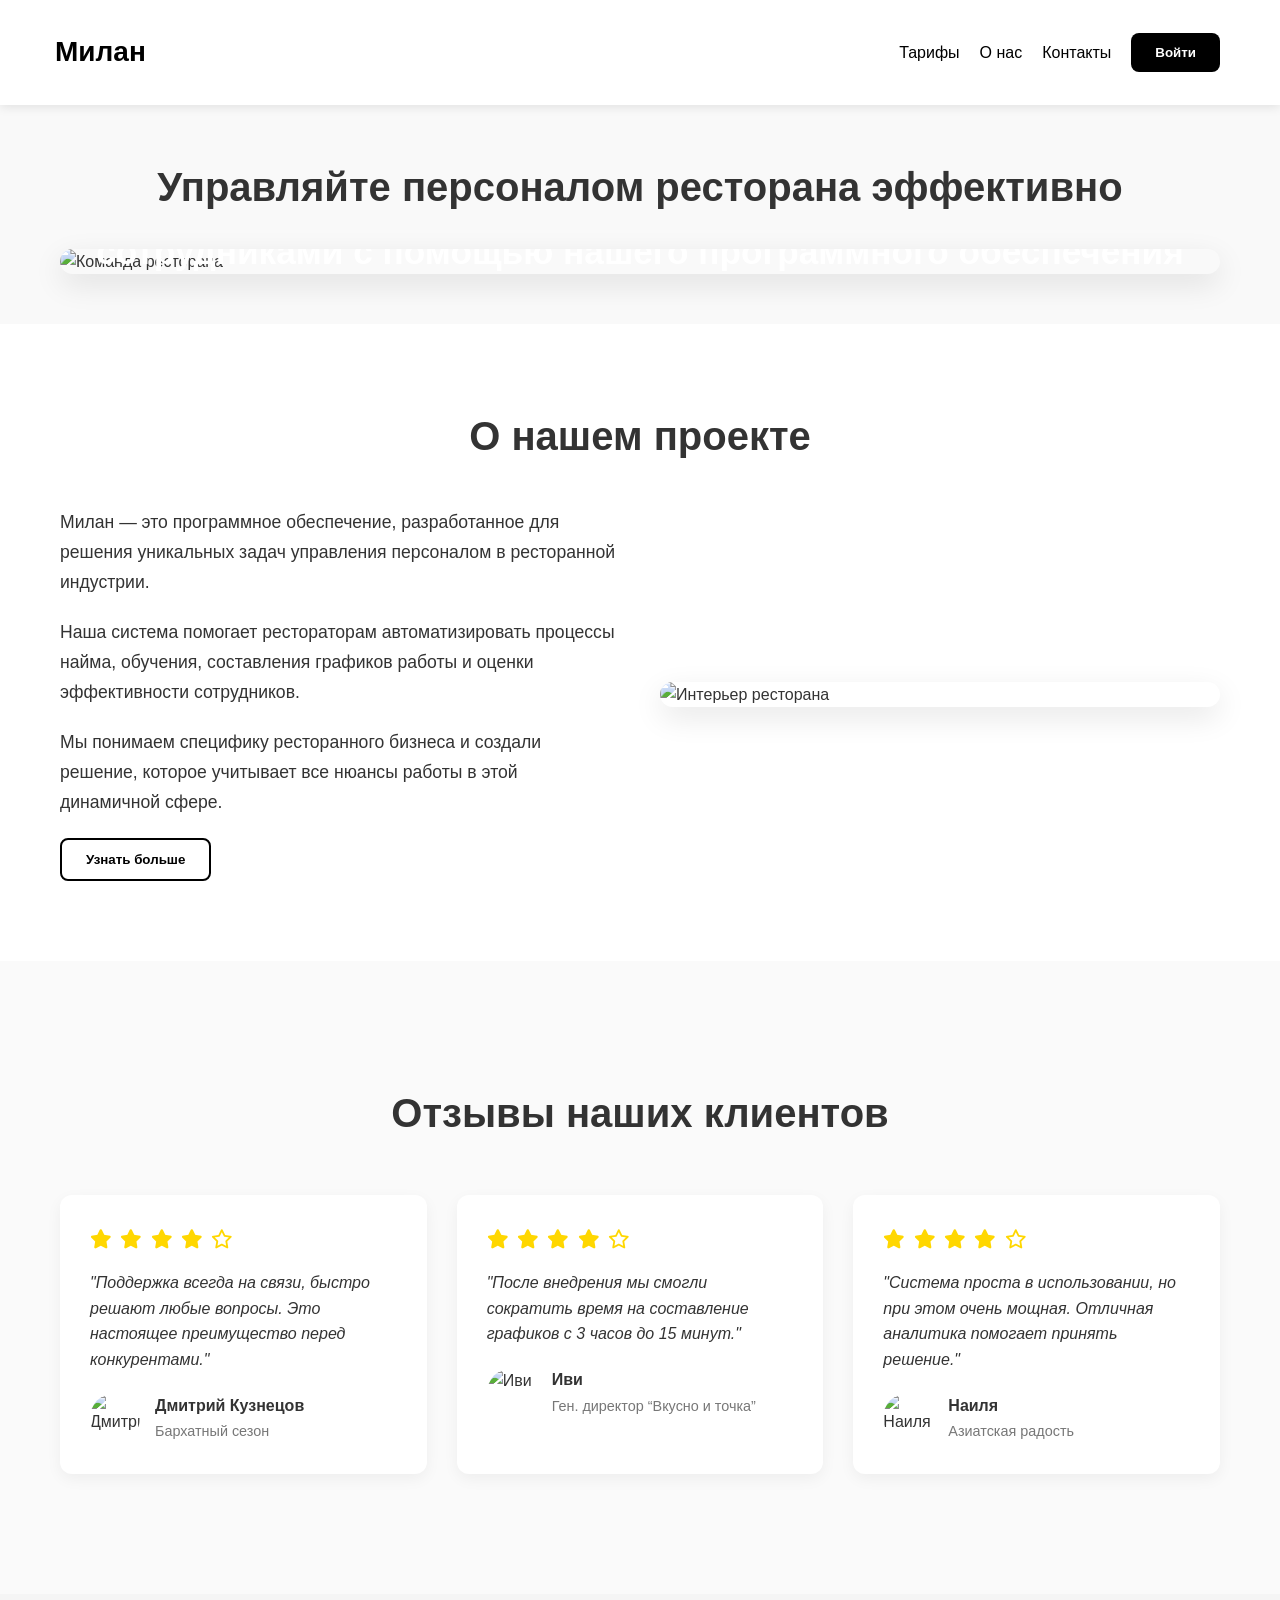
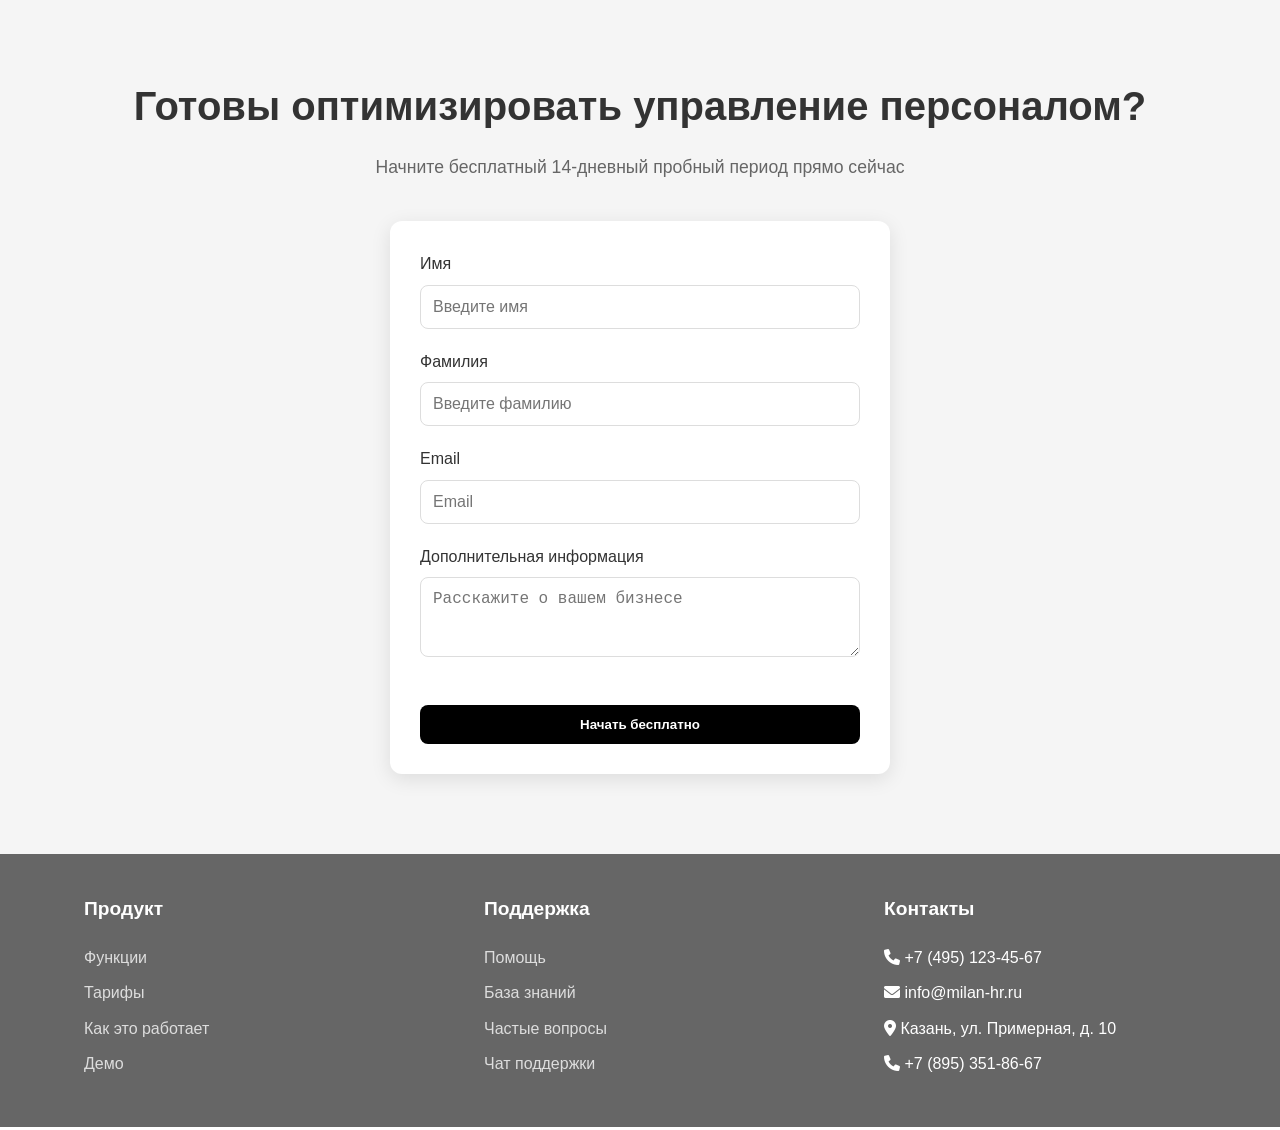
==== сайт/index.html @ 68971310 "заливка сайта" ====
<!DOCTYPE html>
<html lang="ru">
<head>
    <meta charset="UTF-8">
    <meta name="viewport" content="width=device-width, initial-scale=1.0">
    <title>Милан — Управление персоналом ресторана</title>
    <link rel="stylesheet" href="style.css">
    <link rel="stylesheet" href="https://cdnjs.cloudflare.com/ajax/libs/font-awesome/6.0.0/css/all.min.css">
</head>
<body>
    <header class="header">
        <div class="container header-content">
            <div class="logo">Милан</div>
            <nav class="nav">
                <a href="#tariffs">Тарифы</a>
                <a href="about.html">О нас</a>
                <a href="contact.html">Контакты</a>
                <button class="btn btn-primary">Войти</button>
            </nav>
        </div>
    </header>

    <section class="hero">
        <div class="container hero-content">
            <h1>Управляйте персоналом ресторана эффективно</h1>
            <div class="hero-image">
                <img src="https://tse1.mm.bing.net/th/id/OIP.nuCsu3J28LmnQgnCuB94vQHaEJ?w=643&h=360&rs=1&pid=ImgDetMain&o=7&rm=3" alt="Команда ресторана">
                <div class="hero-text">
                    <p>Автоматизируйте процессы найма, обучения и управления сотрудниками с помощью нашего программного обеспечения</p>
                    <button class="btn btn-secondary">Начать бесплатно</button>
                </div>
            </div>
        </div>
    </section>

    <section id="about" class="about">
        <div class="container about-content">
            <h2>О нашем проекте</h2>
            <div class="about-flex">
                <div class="about-text">
                    <p>Милан — это программное обеспечение, разработанное для решения уникальных
                        задач управления персоналом в ресторанной индустрии.</p>
                    <p>Наша система помогает рестораторам автоматизировать процессы найма, обучения,
                        составления графиков работы и оценки эффективности сотрудников.</p>
                    <p>Мы понимаем специфику ресторанного бизнеса и создали решение, которое учитывает 
                        все нюансы работы в этой динамичной сфере.</p>
                    <button class="btn btn-outline">Узнать больше</button>
                </div>
                <div class="about-image">
                    <img src="https://roomester.ru/wp-content/uploads/2019/06/dizajn-restorana1.jpg" alt="Интерьер ресторана">
                </div>
            </div>
        </div>
    </section>

    <section class="testimonials">
        <div class="container testimonials-content">
            <h2>Отзывы наших клиентов</h2>
            <div class="testimonials-grid">
                <div class="testimonial-card">
                    <div class="stars">
                        <i class="fas fa-star"></i>
                        <i class="fas fa-star"></i>
                        <i class="fas fa-star"></i>
                        <i class="fas fa-star"></i>
                        <i class="far fa-star"></i>
                    </div>
                    <p>"Поддержка всегда на связи, быстро решают любые вопросы. Это настоящее преимущество перед конкурентами."</p>
                    <div class="author">
                        <img src="https://via.placeholder.com/50?text=ДК" alt="Дмитрий Кузнецов">
                        <div>
                            <strong>Дмитрий Кузнецов</strong>
                            <span>Бархатный сезон</span>
                        </div>
                    </div>
                </div>
                <div class="testimonial-card">
                    <div class="stars">
                        <i class="fas fa-star"></i>
                        <i class="fas fa-star"></i>
                        <i class="fas fa-star"></i>
                        <i class="fas fa-star"></i>
                        <i class="far fa-star"></i>
                    </div>
                    <p>"После внедрения мы смогли сократить время на составление графиков с 3 часов до 15 минут."</p>
                    <div class="author">
                        <img src="https://via.placeholder.com/50?text=И" alt="Иви">
                        <div>
                            <strong>Иви</strong>
                            <span>Ген. директор “Вкусно и точка”</span>
                        </div>
                    </div>
                </div>
                <div class="testimonial-card">
                    <div class="stars">
                        <i class="fas fa-star"></i>
                        <i class="fas fa-star"></i>
                        <i class="fas fa-star"></i>
                        <i class="fas fa-star"></i>
                        <i class="far fa-star"></i>
                    </div>
                    <p>"Система проста в использовании, но при этом очень мощная. Отличная аналитика помогает принять решение."</p>
                    <div class="author">
                        <img src="https://via.placeholder.com/50?text=Н" alt="Наиля">
                        <div>
                            <strong>Наиля</strong>
                            <span>Азиатская радость</span>
                        </div>
                    </div>
                </div>
            </div>
        </div>
    </section>

    <section class="cta">
        <div class="container cta-content">
            <h2>Готовы оптимизировать управление персоналом?</h2>
            <p>Начните бесплатный 14-дневный пробный период прямо сейчас</p>
            <form class="cta-form">
                <div class="form-group">
                    <label for="name">Имя</label>
                    <input type="text" id="name" placeholder="Введите имя" required>
                </div>
                <div class="form-group">
                    <label for="surname">Фамилия</label>
                    <input type="text" id="surname" placeholder="Введите фамилию" required>
                </div>
                <div class="form-group">
                    <label for="email">Email</label>
                    <input type="email" id="email" placeholder="Email" required>
                </div>
                <div class="form-group">
                    <label for="info">Дополнительная информация</label>
                    <textarea id="info" rows="3" placeholder="Расскажите о вашем бизнесе"></textarea>
                </div>
                <button type="submit" class="btn btn-primary">Начать бесплатно</button>
            </form>
        </div>
    </section>

    <footer id="contacts" class="footer">
        <div class="container footer-content">
            <div class="footer-links">
                <div class="footer-column">
                    <h4>Продукт</h4>
                    <ul>
                        <li><a href="#">Функции</a></li>
                        <li><a href="#tariffs">Тарифы</a></li>
                        <li><a href="#">Как это работает</a></li>
                        <li><a href="#">Демо</a></li>
                    </ul>
                </div>
                <div class="footer-column">
                    <h4>Поддержка</h4>
                    <ul>
                        <li><a href="#">Помощь</a></li>
                        <li><a href="#">База знаний</a></li>
                        <li><a href="#">Частые вопросы</a></li>
                        <li><a href="#">Чат поддержки</a></li>
                    </ul>
                </div>
                <div class="footer-column">
                    <h4>Контакты</h4>
                    <ul>
                        <li><i class="fas fa-phone"></i> +7 (495) 123-45-67</li>
                        <li><i class="fas fa-envelope"></i> info@milan-hr.ru</li>
                        <li><i class="fas fa-map-marker-alt"></i> Казань, ул. Примерная, д. 10</li>
                        <li><i class="fas fa-phone"></i> +7 (895) 351-86-67</li>
                    </ul>
                </div>
            </div>
        </div>
    </footer>

</body>
</html>
---- сайт/style.css ----
* {
  margin: 0;
  padding: 0;
  box-sizing: border-box;
}

body {
  font-family: -apple-system, BlinkMacSystemFont, 'Segoe UI', Roboto, sans-serif;
  line-height: 1.6;
  color: #333;
  background: #fff;
}

.container {
  max-width: 1200px;
  margin: 0 auto;
  padding: 0 20px;
}

/* === Кнопки === */
.btn {
  display: inline-block;
  padding: 12px 24px;
  border: none;
  border-radius: 8px;
  background: #000;
  color: #fff;
  font-weight: 600;
  text-decoration: none;
  cursor: pointer;
  text-align: center;
}

.btn-secondary {
  padding: 0.8rem 2rem;
}

.btn-outline {
  background: #fff;
  color: #000;
  border: 2px solid #000;
}


.btn:hover {
  background-color: #4e4e4e;
  color: #fff;
}

.btn-secondary:hover {
  background: #fff;
  color: #000;
}

.btn-outline:hover {
  background: #000;
  color: #fff;
}

/*  Навигация  */
.header {
  background: #fff;
  box-shadow: 0 2px 10px rgba(0, 0, 0, 0.1);
  position: sticky;
  top: 0;
  z-index: 100;
}

.header-content {
  display: flex;
  justify-content: space-between;
  align-items: center;
  padding: 15px 0;
}

.logo {
  font-size: 28px;
  font-weight: bold;
  color: #000;
  padding: 15px 15px;
}

.nav {
  display: flex;
  gap: 20px;
  align-items: center;
}

.nav a {
  text-decoration: none;
  color: #000;
  font-weight: 500;
  transition: color 0.3s;
}

.nav a:hover {
  color: #555;
}

/* === Hero === */
.hero {
  padding: 50px 0;
  background: #f9f9f9;
}

.hero-content h1 {
  font-size: 2.5rem;
  margin-bottom: 30px;
  text-align: center;
}

.hero-image {
  position: relative;
  border-radius: 16px;
  overflow: hidden;
  box-shadow: 0 10px 30px rgba(0, 0, 0, 0.1);
}

.hero-image img {
  width: 100%;
  display: block;
}

.hero-text {
  position: absolute;
  inset: 0;
  display: flex;
  flex-direction: column;
  justify-content: center;
  align-items: center;
  text-align: center;
  color: white;
  padding: 0 20px;
  z-index: 2;
}

.hero-text p {
  font-size: clamp(1.2rem, 4vw, 2.2rem);
  margin-bottom: 24px;
  line-height: 1.3;
  font-weight: 600;
}

.hero-text .btn {
  z-index: 3;
}

/* === О нас === */
.about {
  padding: 80px 0;
}

h2 {
  font-size: 2.5rem;
  text-align: center;
  margin-bottom: 40px;
}

.about-content h2 {
  margin-bottom: 40px;
}

.about-flex {
  display: flex;
  gap: 40px;
  align-items: center;
}

.about-text {
  flex: 1;
  font-size: 1.1rem;
  line-height: 1.7;
}

.about-text p {
  margin-bottom: 20px;
}

.about-image {
  flex: 1;
  border-radius: 16px;
  overflow: hidden;
  box-shadow: 0 10px 30px rgba(0, 0, 0, 0.1);
}

.about-image img {
  width: 100%;
  display: block;
}
/* === Отзывы === */
.testimonials-grid {
  display: grid;
  grid-template-columns: repeat(auto-fit, minmax(300px, 1fr));
  gap: 30px;
}

.testimonial-card {
  background: #fff;
  padding: 30px;
  border-radius: 12px;
  box-shadow: 0 5px 15px rgba(0, 0, 0, 0.05);
}

.stars {
  color: #ffd700;
  margin-bottom: 15px;
  font-size: 1.2rem;
}

.stars i {
  margin-right: 3px;
}

.testimonial-card p {
  margin-bottom: 20px;
  font-style: italic;
}

.author {
  display: flex;
  align-items: center;
  gap: 15px;
}

.author img {
  width: 50px;
  height: 50px;
  border-radius: 50%;
  object-fit: cover;
}

.author strong {
  display: block;
  font-weight: 600;
}

.author span {
  font-size: 0.9rem;
  color: #777;
}


/* === Отзывы === */
.testimonials-grid {
  display: grid;
  grid-template-columns: repeat(auto-fit, minmax(300px, 1fr));
  gap: 30px;
}

.testimonial-card {
  background: #fff;
  padding: 30px;
  border-radius: 12px;
  box-shadow: 0 5px 15px rgba(0, 0, 0, 0.05);
}

.stars {
  color: #ffd700;
  margin-bottom: 15px;
  font-size: 1.2rem;
}

.stars i {
  margin-right: 3px;
}

.testimonial-card p {
  margin-bottom: 20px;
  font-style: italic;
}

.author {
  display: flex;
  align-items: center;
  gap: 15px;
}

.author img {
  width: 50px;
  height: 50px;
  border-radius: 50%;
  object-fit: cover;
}
.testimonials {
  padding: 120px 0; 
  background-color: #fafafa; 
}

.testimonials-content h2 {
  font-size: 2.5rem;
  text-align: center;
  margin-bottom: 50px; }
.author strong {
  display: block;
  font-weight: 600;
}

.author span {
  font-size: 0.9rem;
  color: #777;
}
/* === Футер === */
.footer {
  background: #666;
  color: #fff;
  padding: 40px 0;
}

.footer-content {
  display: flex;
  flex-wrap: wrap;
  gap: 40px;
}

.footer-links {
  display: flex;
  gap: 40px;
  flex: 1;
}

.footer-column h4 {
  margin-bottom: 20px;
  font-size: 1.2rem;
}

.footer-column ul {
  list-style: none;
}

.footer-column li {
  margin: 10px 0;
}

.footer-column a {
  color: #ddd;
  text-decoration: none;
  transition: color 0.3s;
}

.footer-column a:hover {
  color: #fff;
}
.footer-column {
  padding-left: 20px; 
}

.footer-column {
  flex: 1;
  min-width: 200px; 
  padding-left: 24px;
}
/* === CTA === */
.cta {
  padding: 80px 0;
  background: #f5f5f5;
}

.cta-content h2 {
  font-size: 2.5rem;
  text-align: center;
  margin-bottom: 15px;
}

.cta-content p {
  font-size: 1.1rem;
  margin-bottom: 40px;
  color: #666;
  text-align: center;
}

.cta-form {
  max-width: 500px;
  margin: 0 auto;
  background: #fff;
  padding: 30px;
  border-radius: 12px;
  box-shadow: 0 5px 20px rgba(0, 0, 0, 0.1);
}

.form-group {
  margin-bottom: 20px;
  text-align: left;
}

.form-group label {
  display: block;
  margin-bottom: 8px;
  font-weight: 500;
}

.form-group :is(input, textarea) {
  width: 100%;
  padding: 12px;
  border: 1px solid #ddd;
  border-radius: 8px;
  font-size: 1rem;
  transition: border-color 0.3s;
}

.form-group :is(input, textarea):focus {
  outline: none;
  border-color: #000;
}

.cta-form button {
  width: 100%;
  margin-top: 20px;
}


@media (min-width: 1199px) {
  .nav .btn-primary {
    margin-right: 20px;
  }
}

@media (max-width: 1199px) {
  .container {
    max-width: 1000px;
    padding: 0 15px;
  }

  .hero-content h1 {
    font-size: 2.2rem;
  }

  .about-flex {
    gap: 30px;
  }

  .cta-form {
    max-width: 450px;
  }
}

@media (max-width: 991px) {
  .container {
    max-width: 800px;
  }

  .header-content {
    flex-direction: column;
    gap: 15px;
  }

  .nav {
    justify-content: center;
    flex-wrap: wrap;
    gap: 10px;
  }

  .hero-content h1 {
    font-size: 2rem;
  }

  .about-flex {
    flex-direction: column;
    gap: 20px;
  }

  .cta-content h2 {
    font-size: 2rem;
  }

  .cta-form {
    max-width: 400px;
    padding: 25px;
  }
}

@media (max-width: 768px) {
  .container {
    max-width: 600px;
    padding: 10px 10px;
  }

  .logo {
    font-size: 24px;
  }

  .nav a {
    font-size: 0.95rem;
  }

  .hero-content h1 {
    font-size: 1.8rem;
  }

  .hero-text p {
    font-size: 1.4rem;
  }

  .cta-content h2 {
    font-size: 1.8rem;
  }

  .cta-form {
    max-width: 100%;
    padding: 20px;
  }

  .form-group input,
  .form-group textarea {
    padding: 10px;
    font-size: 0.95rem;
  }
}

@media (max-width: 576px) {
  .container {
    max-width: 480px;
  }

  .header-content {
    padding: 10px 0;
  }

  .nav {
    gap: 8px;
  }

  .hero-content h1 {
    font-size: 1.6rem;
    margin-bottom: 20px;
  }

  .hero-text p {
    font-size: 1.2rem;
    margin-bottom: 15px;
  }

  .cta-content h2 {
    font-size: 1.6rem;
  }

  .cta-content p {
    font-size: 1rem;
  }
}

@media (max-width: 460px) {
  .container {
    max-width: 400px;
  }

  .logo {
    font-size: 22px;
  }

  .hero-content h1 {
    font-size: 1.5rem;
  }

  .hero-text p {
    font-size: 1.1rem;
  }

  .cta-content h2 {
    font-size: 1.5rem;
  }

  .form-group label {
    font-size: 0.9rem;
  }

  .form-group input,
  .form-group textarea {
    font-size: 0.9rem;
  }
}

@media (max-width: 413px) {
  .container {
    max-width: 360px;
    padding: 0 8px;
  }

  .hero-content h1 {
    font-size: 1.4rem;
  }

  .hero-text p {
    font-size: 1rem;
    line-height: 1.4;
  }

  .cta-content h2 {
    font-size: 1.4rem;
  }

  .cta-content p {
    font-size: 0.95rem;
  }

  .btn {
    padding: 10px 16px;
    font-size: 0.9rem;
  }
}

@media (max-width: 374px) {
  .container {
    max-width: 320px;
    padding: 5px 5px;
  }

  .logo {
    font-size: 20px;
  }

  .nav a {
    font-size: 0.85rem;
    padding: 5px 8px;
  }

  .hero-content h1 {
    font-size: 1.3rem;
    margin-bottom: 15px;
  }

  .hero-text p {
    font-size: 0.95rem;
    margin-bottom: 10px;
  }

  .cta-content h2 {
    font-size: 1.3rem;
  }

  .cta-content p {
    font-size: 0.9rem;
  }

  .form-group input,
  .form-group textarea {
    padding: 8px;
    font-size: 0.85rem;
  }

  .btn {
    padding: 8px 12px;
    font-size: 0.85rem;
  }
}
@media (max-width: 991px) {
  .footer-content {
    flex-direction: column;
    align-items: flex-start;
  }

  .footer-links {
    flex-direction: column;
    gap: 20px;
  }

  .footer-column {
    min-width: unset;
    width: 100%;
    padding-left: 10px;
  }

  .footer-column:not(:first-child) {
    margin-top: 30px;
  }
}

@media (max-width: 576px) {
  .footer {
    padding: 30px 0;
  }

  .footer-column h4 {
    font-size: 1.1rem;
  }

  .footer-column li {
    margin: 8px 0;
  }

  .footer-column a {
    font-size: 0.95rem;
  }
}
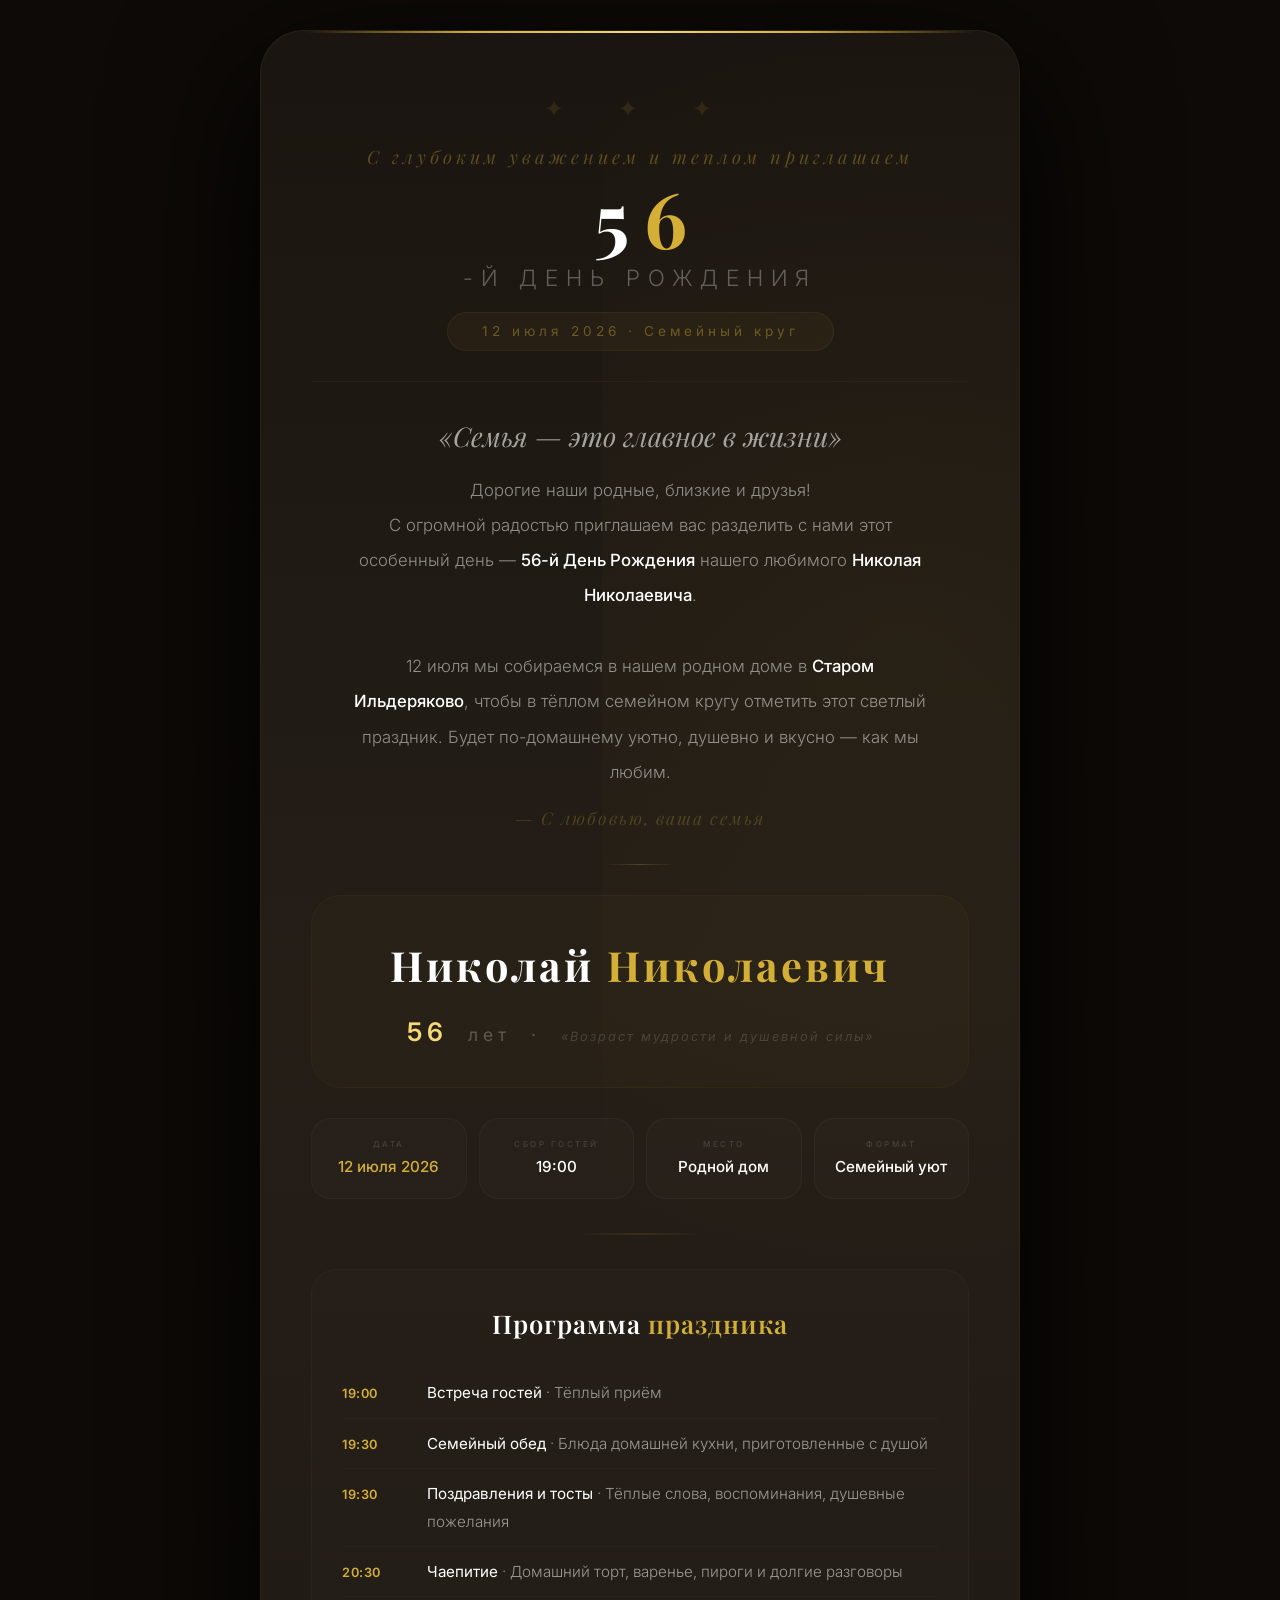
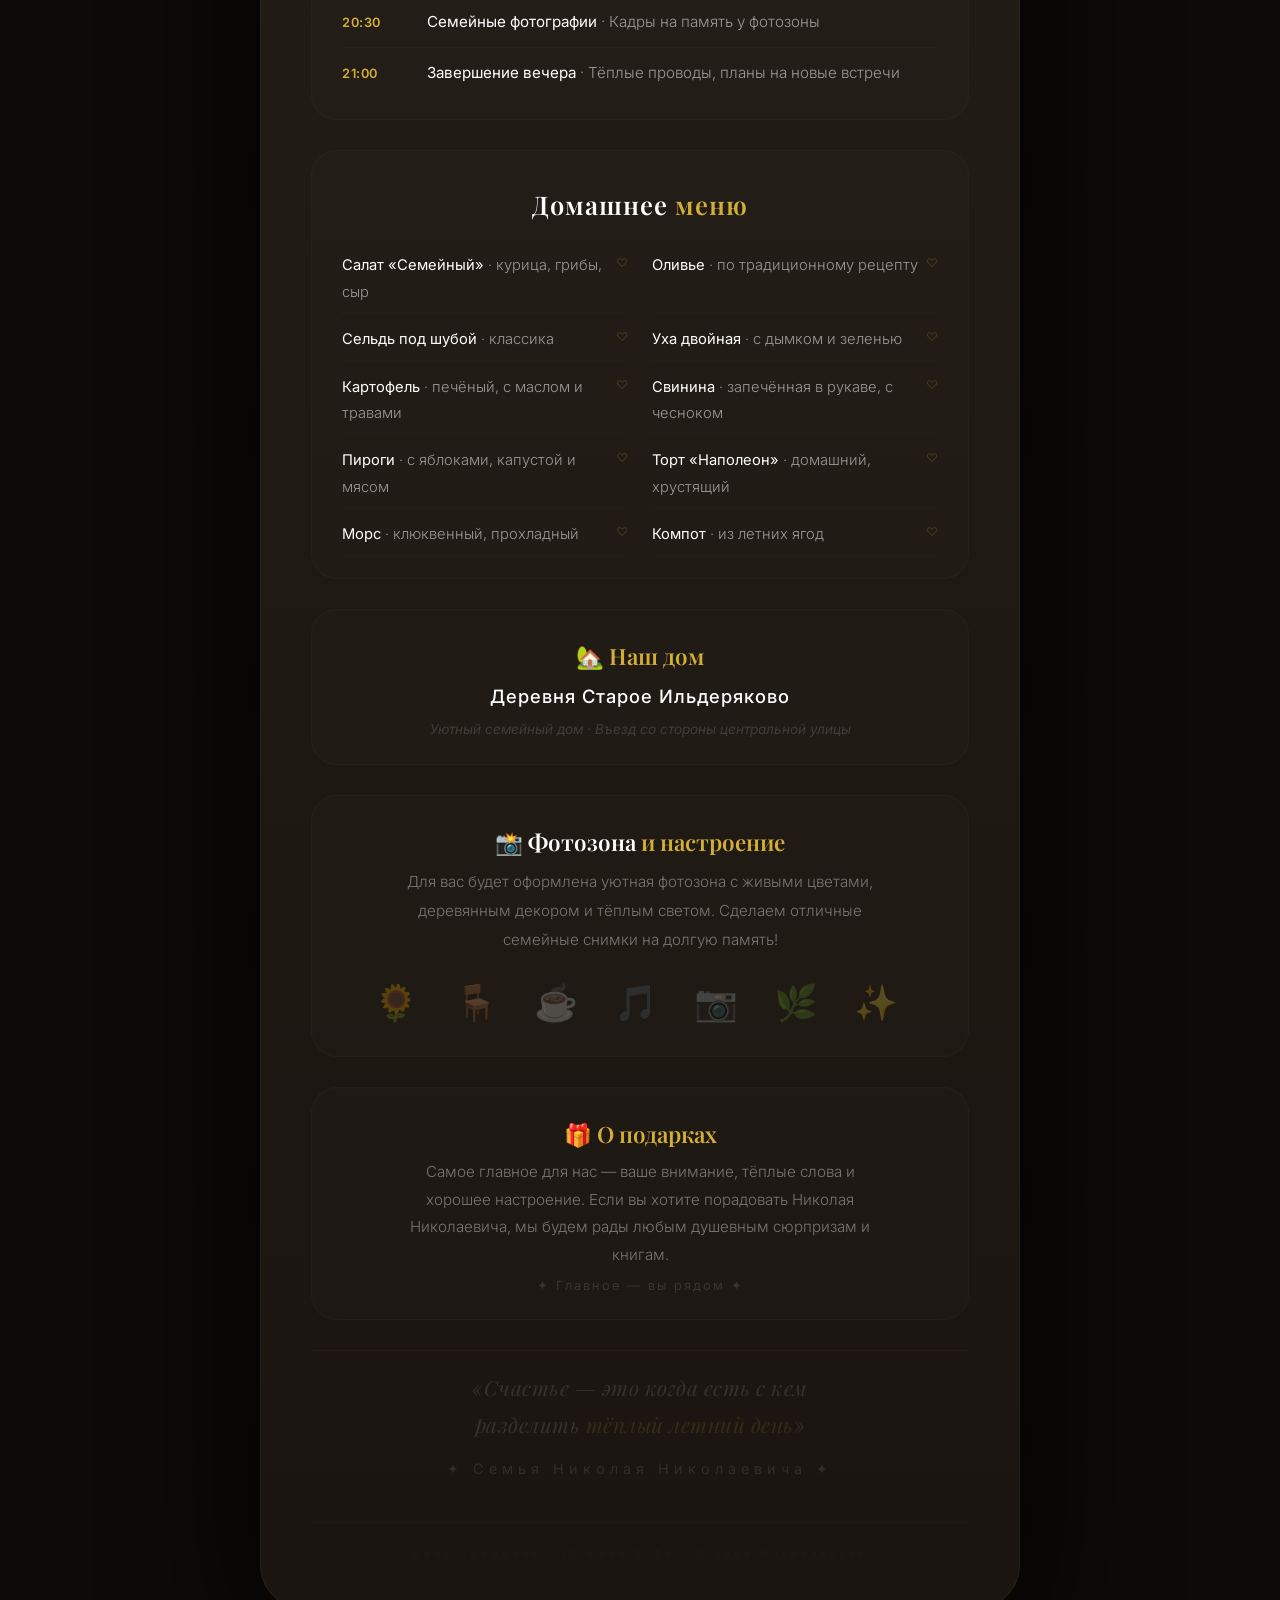
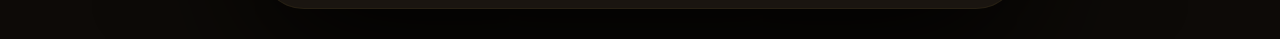
==== commit 8dcc57cd: "Update index.html" ====
--- a/сайт/index.html
+++ b/сайт/index.html
@@ -1,176 +1,757 @@
 <!DOCTYPE html>
 <html lang="ru">
 <head>
-    <meta charset="UTF-8">
-    <meta name="viewport" content="width=device-width, initial-scale=1.0">
-    <title>Милан — Управление персоналом ресторана</title>
-    <link rel="stylesheet" href="style.css">
-    <link rel="stylesheet" href="https://cdnjs.cloudflare.com/ajax/libs/font-awesome/6.0.0/css/all.min.css">
+    <meta charset="UTF-8" />
+    <meta name="viewport" content="width=device-width, initial-scale=1.0"/>
+    <title>Приглашение на 56-летие · Николай Николаевич</title>
+    <link href="https://fonts.googleapis.com/css2?family=Playfair+Display:ital,wght@0,400;0,600;0,700;1,400;1,500&family=Inter:wght@300;400;500;600;700&display=swap" rel="stylesheet"/>
+    <style>
+        * {
+            margin: 0;
+            padding: 0;
+            box-sizing: border-box;
+        }
+
+        body {
+            font-family: 'Inter', sans-serif;
+            background: #0d0a07;
+            color: #e8e0d8;
+            line-height: 1.8;
+            display: flex;
+            justify-content: center;
+            padding: 30px 16px;
+            min-height: 100vh;
+        }
+
+        .container {
+            max-width: 760px;
+            width: 100%;
+            background: linear-gradient(180deg, #1a1510 0%, #241e17 30%, #1a1510 100%);
+            border-radius: 44px;
+            padding: 56px 50px 46px;
+            border: 1px solid rgba(212, 175, 55, 0.07);
+            box-shadow: 0 40px 140px rgba(0, 0, 0, 0.95);
+            position: relative;
+            overflow: hidden;
+        }
+
+        .container::before {
+            content: '';
+            position: absolute;
+            top: 0;
+            left: 6%;
+            right: 6%;
+            height: 2px;
+            background: linear-gradient(90deg, transparent, #d4af37, #f5d97a, #d4af37, transparent);
+        }
+
+        .container::after {
+            content: '';
+            position: absolute;
+            top: -8%;
+            right: -25%;
+            width: 80%;
+            height: 55%;
+            background: radial-gradient(circle, rgba(212, 175, 55, 0.04), transparent 70%);
+            pointer-events: none;
+        }
+
+        .gold { color: #d4af37; }
+        .gold-light { color: #f5d97a; }
+        .muted { color: rgba(255, 255, 255, 0.25); }
+        .text-center { text-align: center; }
+        .relative { position: relative; z-index: 1; }
+
+        .divider {
+            width: 70px;
+            height: 1px;
+            background: linear-gradient(90deg, transparent, rgba(212, 175, 55, 0.25), transparent);
+            margin: 30px auto;
+        }
+
+        .divider-thick {
+            width: 120px;
+            height: 2px;
+            background: linear-gradient(90deg, transparent, rgba(212, 175, 55, 0.12), transparent);
+            margin: 34px auto;
+        }
+
+        /* ===== ШАПКА ===== */
+        .header {
+            text-align: center;
+            position: relative;
+            z-index: 1;
+            padding-bottom: 30px;
+            border-bottom: 1px solid rgba(212, 175, 55, 0.05);
+            margin-bottom: 30px;
+        }
+
+        .header .ornament {
+            font-size: 1.5rem;
+            letter-spacing: 24px;
+            color: rgba(212, 175, 55, 0.12);
+            margin-bottom: 10px;
+        }
+
+        .header .pre-title {
+            font-family: 'Playfair Display', serif;
+            font-style: italic;
+            font-size: 1.15rem;
+            color: rgba(212, 175, 55, 0.35);
+            letter-spacing: 4px;
+        }
+
+        .header h1 {
+            font-family: 'Playfair Display', serif;
+            font-weight: 700;
+            font-size: 4.8rem;
+            color: #fff;
+            line-height: 1.05;
+            letter-spacing: -1px;
+            margin: 4px 0 0;
+        }
+
+        .header h1 span { color: #d4af37; }
+
+        .header .sub-title {
+            font-size: 1.4rem;
+            font-weight: 300;
+            color: rgba(255, 255, 255, 0.3);
+            letter-spacing: 8px;
+            text-transform: uppercase;
+        }
+
+        .header .age-badge {
+            display: inline-block;
+            margin-top: 14px;
+            background: rgba(212, 175, 55, 0.05);
+            border: 1px solid rgba(212, 175, 55, 0.07);
+            border-radius: 60px;
+            padding: 6px 34px;
+            font-size: 0.85rem;
+            color: rgba(212, 175, 55, 0.4);
+            letter-spacing: 4px;
+        }
+
+        /* ===== ПРИВЕТСТВИЕ ===== */
+        .greeting-block {
+            position: relative;
+            z-index: 1;
+            text-align: center;
+            margin-bottom: 22px;
+        }
+
+        .greeting-block .salute {
+            font-family: 'Playfair Display', serif;
+            font-style: italic;
+            font-size: 1.7rem;
+            color: rgba(255, 255, 255, 0.6);
+        }
+
+        .greeting-block p {
+            font-size: 1.05rem;
+            font-weight: 300;
+            color: rgba(255, 255, 255, 0.5);
+            line-height: 2.1;
+            max-width: 580px;
+            margin: 12px auto 0;
+        }
+
+        .greeting-block p strong {
+            color: #fff;
+            font-weight: 500;
+        }
+
+        .greeting-block .signature {
+            font-family: 'Playfair Display', serif;
+            font-style: italic;
+            margin-top: 12px;
+            font-size: 1.1rem;
+            color: rgba(212, 175, 55, 0.25);
+            letter-spacing: 2px;
+        }
+
+        /* ===== БЛОК С ИМЕНЕМ ===== */
+        .name-block {
+            position: relative;
+            z-index: 1;
+            background: rgba(212, 175, 55, 0.025);
+            border-radius: 30px;
+            padding: 32px 24px;
+            border: 1px solid rgba(212, 175, 55, 0.04);
+            margin: 18px 0 30px;
+            text-align: center;
+        }
+
+        .name-block .full-name {
+            font-family: 'Playfair Display', serif;
+            font-weight: 700;
+            font-size: 2.6rem;
+            color: #fff;
+            letter-spacing: 3px;
+        }
+
+        .name-block .full-name span { color: #d4af37; }
+
+        .name-block .age-line {
+            font-size: 1.1rem;
+            color: rgba(255, 255, 255, 0.25);
+            letter-spacing: 5px;
+            margin-top: 6px;
+        }
+
+        .name-block .age-line strong {
+            color: #f5d97a;
+            font-weight: 600;
+            font-size: 1.6rem;
+        }
+
+        .name-block .age-line .note {
+            font-size: 0.8rem;
+            color: rgba(255, 255, 255, 0.15);
+            letter-spacing: 2px;
+            font-style: italic;
+        }
+
+        /* ===== ДЕТАЛИ ===== */
+        .details-grid {
+            display: grid;
+            grid-template-columns: 1fr 1fr 1fr 1fr;
+            gap: 12px;
+            margin-bottom: 30px;
+            position: relative;
+            z-index: 1;
+        }
+
+        .detail-card {
+            background: rgba(255, 255, 255, 0.015);
+            border-radius: 20px;
+            padding: 18px 8px;
+            text-align: center;
+            border: 1px solid rgba(255, 255, 255, 0.03);
+            transition: border-color 0.3s ease;
+        }
+
+        .detail-card:hover {
+            border-color: rgba(212, 175, 55, 0.1);
+        }
+
+        .detail-card .icon { font-size: 2rem; margin-bottom: 4px; }
+        .detail-card .label {
+            font-size: 0.5rem;
+            text-transform: uppercase;
+            letter-spacing: 2.5px;
+            color: rgba(255, 255, 255, 0.15);
+            font-weight: 500;
+        }
+        .detail-card .value {
+            font-size: 0.95rem;
+            font-weight: 500;
+            color: #fff;
+            margin-top: 2px;
+        }
+        .detail-card .value.gold { color: #d4af37; }
+
+        /* ===== ПРОГРАММА ===== */
+        .program-block {
+            position: relative;
+            z-index: 1;
+            background: rgba(255, 255, 255, 0.012);
+            border-radius: 26px;
+            padding: 30px 30px 22px;
+            border: 1px solid rgba(255, 255, 255, 0.025);
+            margin-bottom: 30px;
+        }
+
+        .program-block h3 {
+            font-family: 'Playfair Display', serif;
+            font-weight: 600;
+            font-size: 1.6rem;
+            color: #fff;
+            text-align: center;
+            margin-bottom: 22px;
+            letter-spacing: 1px;
+        }
+
+        .program-block h3 span { color: #d4af37; }
+
+        .program-item {
+            display: flex;
+            align-items: baseline;
+            padding: 11px 0;
+            border-bottom: 1px solid rgba(255, 255, 255, 0.025);
+        }
+
+        .program-item:last-child { border-bottom: none; }
+
+        .program-item .time {
+            font-size: 0.8rem;
+            font-weight: 600;
+            color: #d4af37;
+            width: 85px;
+            flex-shrink: 0;
+            letter-spacing: 0.5px;
+        }
+
+        .program-item .desc {
+            font-size: 0.95rem;
+            font-weight: 300;
+            color: rgba(255, 255, 255, 0.55);
+        }
+
+        .program-item .desc strong { color: #fff; font-weight: 400; }
+
+        /* ===== МЕНЮ ===== */
+        .menu-block {
+            position: relative;
+            z-index: 1;
+            background: rgba(255, 255, 255, 0.012);
+            border-radius: 26px;
+            padding: 30px 30px 22px;
+            border: 1px solid rgba(255, 255, 255, 0.025);
+            margin-bottom: 30px;
+        }
+
+        .menu-block h3 {
+            font-family: 'Playfair Display', serif;
+            font-weight: 600;
+            font-size: 1.6rem;
+            color: #fff;
+            text-align: center;
+            margin-bottom: 18px;
+            letter-spacing: 1px;
+        }
+
+        .menu-block h3 span { color: #d4af37; }
+
+        .menu-grid {
+            display: grid;
+            grid-template-columns: 1fr 1fr;
+            gap: 6px 24px;
+        }
+
+        .menu-item {
+            display: flex;
+            justify-content: space-between;
+            padding: 7px 0;
+            border-bottom: 1px dotted rgba(255, 255, 255, 0.025);
+            font-size: 0.92rem;
+        }
+
+        .menu-item .dish { color: rgba(255, 255, 255, 0.55); font-weight: 300; }
+        .menu-item .dish strong { color: #fff; font-weight: 400; }
+        .menu-item .note { color: rgba(212, 175, 55, 0.2); font-size: 0.75rem; }
+
+        /* ===== ЛОКАЦИЯ ===== */
+        .location-block {
+            position: relative;
+            z-index: 1;
+            background: rgba(255, 255, 255, 0.012);
+            border-radius: 26px;
+            padding: 26px 30px 22px;
+            border: 1px solid rgba(255, 255, 255, 0.025);
+            margin-bottom: 30px;
+            text-align: center;
+        }
+
+        .location-block h3 {
+            font-family: 'Playfair Display', serif;
+            font-weight: 600;
+            font-size: 1.4rem;
+            color: #fff;
+            margin-bottom: 4px;
+        }
+
+        .location-block h3 span { color: #d4af37; }
+
+        .location-block .address {
+            font-size: 1.15rem;
+            color: rgba(255, 255, 255, 0.45);
+            font-weight: 300;
+            letter-spacing: 1px;
+        }
+
+        .location-block .address strong {
+            color: #fff;
+            font-weight: 500;
+        }
+
+        .location-block .address-sub {
+            font-size: 0.85rem;
+            color: rgba(255, 255, 255, 0.15);
+            margin-top: 4px;
+            font-style: italic;
+        }
+
+        /* ===== ФОТОЗОНА ===== */
+        .atmosphere-block {
+            position: relative;
+            z-index: 1;
+            background: rgba(255, 255, 255, 0.012);
+            border-radius: 26px;
+            padding: 26px 30px 22px;
+            border: 1px solid rgba(255, 255, 255, 0.025);
+            margin-bottom: 30px;
+            text-align: center;
+        }
+
+        .atmosphere-block h3 {
+            font-family: 'Playfair Display', serif;
+            font-weight: 600;
+            font-size: 1.4rem;
+            color: #fff;
+            margin-bottom: 4px;
+        }
+
+        .atmosphere-block h3 span { color: #d4af37; }
+
+        .atmosphere-block p {
+            font-size: 0.95rem;
+            font-weight: 300;
+            color: rgba(255, 255, 255, 0.4);
+            max-width: 520px;
+            margin: 6px auto 0;
+            line-height: 1.9;
+        }
+
+        .atmosphere-icons {
+            display: flex;
+            justify-content: center;
+            gap: 28px;
+            margin-top: 16px;
+            font-size: 2.2rem;
+            letter-spacing: 8px;
+        }
+
+        .atmosphere-icons span {
+            opacity: 0.25;
+            transition: opacity 0.3s ease;
+        }
+
+        .atmosphere-icons span:hover { opacity: 0.7; }
+
+        /* ===== ПОДАРКИ ===== */
+        .gift-block {
+            position: relative;
+            z-index: 1;
+            background: rgba(255, 255, 255, 0.012);
+            border-radius: 26px;
+            padding: 26px 30px 22px;
+            border: 1px solid rgba(255, 255, 255, 0.025);
+            margin-bottom: 30px;
+            text-align: center;
+        }
+
+        .gift-block h3 {
+            font-family: 'Playfair Display', serif;
+            font-weight: 600;
+            font-size: 1.4rem;
+            color: #fff;
+            margin-bottom: 4px;
+        }
+
+        .gift-block h3 span { color: #d4af37; }
+
+        .gift-block p {
+            font-size: 0.95rem;
+            font-weight: 300;
+            color: rgba(255, 255, 255, 0.4);
+            max-width: 480px;
+            margin: 4px auto 0;
+            line-height: 1.8;
+        }
+
+        .gift-block .gift-hint {
+            font-size: 0.8rem;
+            color: rgba(255, 255, 255, 0.12);
+            margin-top: 6px;
+            letter-spacing: 2px;
+        }
+
+        /* ===== ЦИТАТА ===== */
+        .wishes-block {
+            position: relative;
+            z-index: 1;
+            text-align: center;
+            padding: 18px 0 10px;
+            border-top: 1px solid rgba(212, 175, 55, 0.04);
+            margin-top: 6px;
+        }
+
+        .wishes-block .quote {
+            font-family: 'Playfair Display', serif;
+            font-style: italic;
+            font-size: 1.3rem;
+            color: rgba(255, 255, 255, 0.12);
+            line-height: 1.8;
+            letter-spacing: 0.5px;
+        }
+
+        .wishes-block .quote span { color: rgba(212, 175, 55, 0.15); }
+
+        .wishes-block .family-sign {
+            margin-top: 12px;
+            font-size: 0.9rem;
+            color: rgba(255, 255, 255, 0.1);
+            letter-spacing: 5px;
+        }
+
+        /* ===== ФУТЕР ===== */
+        .footer {
+            position: relative;
+            z-index: 1;
+            text-align: center;
+            margin-top: 30px;
+            padding-top: 22px;
+            border-top: 1px solid rgba(255, 255, 255, 0.015);
+        }
+
+        .footer .copy {
+            font-size: 0.6rem;
+            color: rgba(255, 255, 255, 0.025);
+            letter-spacing: 4px;
+        }
+
+        /* ===== АДАПТИВ ===== */
+        @media (max-width: 640px) {
+            .container {
+                padding: 28px 18px 24px;
+                border-radius: 28px;
+            }
+
+            .header h1 { font-size: 3.2rem; }
+            .header .sub-title { font-size: 0.95rem; letter-spacing: 4px; }
+
+            .details-grid {
+                grid-template-columns: 1fr 1fr;
+                gap: 8px;
+            }
+
+            .name-block .full-name { font-size: 1.9rem; }
+
+            .program-block { padding: 20px 16px 14px; }
+            .program-item { flex-direction: column; padding: 10px 0; }
+            .program-item .time { width: 100%; margin-bottom: 2px; }
+
+            .menu-grid { grid-template-columns: 1fr; }
+
+            .menu-block { padding: 20px 16px 16px; }
+            .location-block { padding: 20px 16px 16px; }
+            .atmosphere-block { padding: 20px 16px 16px; }
+            .gift-block { padding: 20px 16px 16px; }
+
+            .greeting-block p { font-size: 0.95rem; }
+            .atmosphere-icons { gap: 14px; font-size: 1.8rem; }
+            .wishes-block .quote { font-size: 1.05rem; }
+            .header .pre-title { font-size: 0.95rem; }
+        }
+
+        @media (max-width: 400px) {
+            .details-grid { grid-template-columns: 1fr; }
+            .header h1 { font-size: 2.6rem; }
+            .name-block .full-name { font-size: 1.5rem; }
+        }
+    </style>
 </head>
 <body>
-    <header class="header">
-        <div class="container header-content">
-            <div class="logo">Милан</div>
-            <nav class="nav">
-                <a href="#tariffs">Тарифы</a>
-                <a href="about.html">О нас</a>
-                <a href="contact.html">Контакты</a>
-                <button class="btn btn-primary">Войти</button>
-            </nav>
-        </div>
-    </header>
-
-    <section class="hero">
-        <div class="container hero-content">
-            <h1>Управляйте персоналом ресторана эффективно</h1>
-            <div class="hero-image">
-                <img src="https://tse1.mm.bing.net/th/id/OIP.nuCsu3J28LmnQgnCuB94vQHaEJ?w=643&h=360&rs=1&pid=ImgDetMain&o=7&rm=3" alt="Команда ресторана">
-                <div class="hero-text">
-                    <p>Автоматизируйте процессы найма, обучения и управления сотрудниками с помощью нашего программного обеспечения</p>
-                    <button class="btn btn-secondary">Начать бесплатно</button>
-                </div>
-            </div>
-        </div>
-    </section>
-
-    <section id="about" class="about">
-        <div class="container about-content">
-            <h2>О нашем проекте</h2>
-            <div class="about-flex">
-                <div class="about-text">
-                    <p>Милан — это программное обеспечение, разработанное для решения уникальных
-                        задач управления персоналом в ресторанной индустрии.</p>
-                    <p>Наша система помогает рестораторам автоматизировать процессы найма, обучения,
-                        составления графиков работы и оценки эффективности сотрудников.</p>
-                    <p>Мы понимаем специфику ресторанного бизнеса и создали решение, которое учитывает 
-                        все нюансы работы в этой динамичной сфере.</p>
-                    <button class="btn btn-outline">Узнать больше</button>
-                </div>
-                <div class="about-image">
-                    <img src="https://roomester.ru/wp-content/uploads/2019/06/dizajn-restorana1.jpg" alt="Интерьер ресторана">
-                </div>
-            </div>
-        </div>
-    </section>
-
-    <section class="testimonials">
-        <div class="container testimonials-content">
-            <h2>Отзывы наших клиентов</h2>
-            <div class="testimonials-grid">
-                <div class="testimonial-card">
-                    <div class="stars">
-                        <i class="fas fa-star"></i>
-                        <i class="fas fa-star"></i>
-                        <i class="fas fa-star"></i>
-                        <i class="fas fa-star"></i>
-                        <i class="far fa-star"></i>
-                    </div>
-                    <p>"Поддержка всегда на связи, быстро решают любые вопросы. Это настоящее преимущество перед конкурентами."</p>
-                    <div class="author">
-                        <img src="https://via.placeholder.com/50?text=ДК" alt="Дмитрий Кузнецов">
-                        <div>
-                            <strong>Дмитрий Кузнецов</strong>
-                            <span>Бархатный сезон</span>
-                        </div>
-                    </div>
-                </div>
-                <div class="testimonial-card">
-                    <div class="stars">
-                        <i class="fas fa-star"></i>
-                        <i class="fas fa-star"></i>
-                        <i class="fas fa-star"></i>
-                        <i class="fas fa-star"></i>
-                        <i class="far fa-star"></i>
-                    </div>
-                    <p>"После внедрения мы смогли сократить время на составление графиков с 3 часов до 15 минут."</p>
-                    <div class="author">
-                        <img src="https://via.placeholder.com/50?text=И" alt="Иви">
-                        <div>
-                            <strong>Иви</strong>
-                            <span>Ген. директор “Вкусно и точка”</span>
-                        </div>
-                    </div>
-                </div>
-                <div class="testimonial-card">
-                    <div class="stars">
-                        <i class="fas fa-star"></i>
-                        <i class="fas fa-star"></i>
-                        <i class="fas fa-star"></i>
-                        <i class="fas fa-star"></i>
-                        <i class="far fa-star"></i>
-                    </div>
-                    <p>"Система проста в использовании, но при этом очень мощная. Отличная аналитика помогает принять решение."</p>
-                    <div class="author">
-                        <img src="https://via.placeholder.com/50?text=Н" alt="Наиля">
-                        <div>
-                            <strong>Наиля</strong>
-                            <span>Азиатская радость</span>
-                        </div>
-                    </div>
-                </div>
-            </div>
-        </div>
-    </section>
-
-    <section class="cta">
-        <div class="container cta-content">
-            <h2>Готовы оптимизировать управление персоналом?</h2>
-            <p>Начните бесплатный 14-дневный пробный период прямо сейчас</p>
-            <form class="cta-form">
-                <div class="form-group">
-                    <label for="name">Имя</label>
-                    <input type="text" id="name" placeholder="Введите имя" required>
-                </div>
-                <div class="form-group">
-                    <label for="surname">Фамилия</label>
-                    <input type="text" id="surname" placeholder="Введите фамилию" required>
-                </div>
-                <div class="form-group">
-                    <label for="email">Email</label>
-                    <input type="email" id="email" placeholder="Email" required>
-                </div>
-                <div class="form-group">
-                    <label for="info">Дополнительная информация</label>
-                    <textarea id="info" rows="3" placeholder="Расскажите о вашем бизнесе"></textarea>
-                </div>
-                <button type="submit" class="btn btn-primary">Начать бесплатно</button>
-            </form>
-        </div>
-    </section>
-
-    <footer id="contacts" class="footer">
-        <div class="container footer-content">
-            <div class="footer-links">
-                <div class="footer-column">
-                    <h4>Продукт</h4>
-                    <ul>
-                        <li><a href="#">Функции</a></li>
-                        <li><a href="#tariffs">Тарифы</a></li>
-                        <li><a href="#">Как это работает</a></li>
-                        <li><a href="#">Демо</a></li>
-                    </ul>
-                </div>
-                <div class="footer-column">
-                    <h4>Поддержка</h4>
-                    <ul>
-                        <li><a href="#">Помощь</a></li>
-                        <li><a href="#">База знаний</a></li>
-                        <li><a href="#">Частые вопросы</a></li>
-                        <li><a href="#">Чат поддержки</a></li>
-                    </ul>
-                </div>
-                <div class="footer-column">
-                    <h4>Контакты</h4>
-                    <ul>
-                        <li><i class="fas fa-phone"></i> +7 (495) 123-45-67</li>
-                        <li><i class="fas fa-envelope"></i> info@milan-hr.ru</li>
-                        <li><i class="fas fa-map-marker-alt"></i> Казань, ул. Примерная, д. 10</li>
-                        <li><i class="fas fa-phone"></i> +7 (895) 351-86-67</li>
-                    </ul>
-                </div>
-            </div>
-        </div>
-    </footer>
+
+    <div class="container">
+
+        <!-- ========== ШАПКА ========== -->
+        <div class="header">
+            <div class="ornament">✦ ✦ ✦</div>
+            <div class="pre-title">С глубоким уважением и теплом приглашаем</div>
+            <h1>5 <span>6</span></h1>
+            <div class="sub-title">-й День Рождения</div>
+            <div class="age-badge">12 июля 2026 · Семейный круг</div>
+        </div>
+
+        <!-- ========== ПРИВЕТСТВИЕ ========== -->
+        <div class="greeting-block relative">
+            <div class="salute">«Семья — это главное в жизни»</div>
+            <p>
+                Дорогие наши родные, близкие и друзья!<br />
+                С огромной радостью приглашаем вас разделить с нами этот особенный день —
+                <strong>56-й День Рождения</strong> нашего любимого <strong>Николая Николаевича</strong>.
+                <br /><br />
+                12 июля мы собираемся в нашем родном доме в <strong>Старом Ильдеряково</strong>,
+                чтобы в тёплом семейном кругу отметить этот светлый праздник.
+                Будет по-домашнему уютно, душевно и вкусно — как мы любим.
+            </p>
+            <div class="signature">— С любовью, ваша семья</div>
+        </div>
+
+        <div class="divider"></div>
+
+        <!-- ========== ИМЯ + ВОЗРАСТ ========== -->
+        <div class="name-block relative">
+            <div class="full-name">Николай <span>Николаевич</span></div>
+            <div class="age-line">
+                <strong>56</strong> &nbsp;лет &nbsp;·&nbsp; <span class="note">«Возраст мудрости и душевной силы»</span>
+            </div>
+        </div>
+
+        <!-- ========== ДЕТАЛИ ========== -->
+        <div class="details-grid">
+            <div class="detail-card">
+                <div class="label">Дата</div>
+                <div class="value gold">12 июля 2026</div>
+            </div>
+            <div class="detail-card">
+                <div class="label">Сбор гостей</div>
+                <div class="value">19:00</div>
+            </div>
+            <div class="detail-card">
+                <div class="label">Место</div>
+                <div class="value">Родной дом</div>
+            </div>
+            <div class="detail-card">
+                <div class="label">Формат</div>
+                <div class="value">Семейный уют</div>
+            </div>
+        </div>
+
+        <div class="divider-thick"></div>
+
+        <!-- ========== ПРОГРАММА ========== -->
+        <div class="program-block relative">
+            <h3>Программа <span>праздника</span></h3>
+
+            <div class="program-item">
+                <span class="time">19:00</span>
+                <span class="desc"><strong>Встреча гостей</strong> · Тёплый приём</span>
+            </div>
+            <div class="program-item">
+                <span class="time">19:30</span>
+                <span class="desc"><strong>Семейный обед</strong> · Блюда домашней кухни, приготовленные с душой</span>
+            </div>
+            <div class="program-item">
+                <span class="time">19:30</span>
+                <span class="desc"><strong>Поздравления и тосты</strong> · Тёплые слова, воспоминания, душевные пожелания</span>
+            </div>
+            <div class="program-item">
+                <span class="time">20:30</span>
+                <span class="desc"><strong>Чаепитие</strong> · Домашний торт, варенье, пироги и долгие разговоры</span>
+            </div>
+            <div class="program-item">
+                <span class="time">20:30</span>
+                <span class="desc"><strong>Семейные фотографии</strong> · Кадры на память у фотозоны</span>
+            </div>
+            <div class="program-item">
+                <span class="time">21:00</span>
+                <span class="desc"><strong>Завершение вечера</strong> · Тёплые проводы, планы на новые встречи</span>
+            </div>
+        </div>
+
+        <!-- ========== МЕНЮ ========== -->
+        <div class="menu-block relative">
+            <h3>Домашнее <span>меню</span></h3>
+            <div class="menu-grid">
+                <div class="menu-item">
+                    <span class="dish"><strong>Салат «Семейный»</strong> · курица, грибы, сыр</span>
+                    <span class="note">♡</span>
+                </div>
+                <div class="menu-item">
+                    <span class="dish"><strong>Оливье</strong> · по традиционному рецепту</span>
+                    <span class="note">♡</span>
+                </div>
+                <div class="menu-item">
+                    <span class="dish"><strong>Сельдь под шубой</strong> · классика</span>
+                    <span class="note">♡</span>
+                </div>
+                <div class="menu-item">
+                    <span class="dish"><strong>Уха двойная</strong> · с дымком и зеленью</span>
+                    <span class="note">♡</span>
+                </div>
+                <div class="menu-item">
+                    <span class="dish"><strong>Картофель</strong> · печёный, с маслом и травами</span>
+                    <span class="note">♡</span>
+                </div>
+                <div class="menu-item">
+                    <span class="dish"><strong>Свинина</strong> · запечённая в рукаве, с чесноком</span>
+                    <span class="note">♡</span>
+                </div>
+                <div class="menu-item">
+                    <span class="dish"><strong>Пироги</strong> · с яблоками, капустой и мясом</span>
+                    <span class="note">♡</span>
+                </div>
+                <div class="menu-item">
+                    <span class="dish"><strong>Торт «Наполеон»</strong> · домашний, хрустящий</span>
+                    <span class="note">♡</span>
+                </div>
+                <div class="menu-item">
+                    <span class="dish"><strong>Морс</strong> · клюквенный, прохладный</span>
+                    <span class="note">♡</span>
+                </div>
+                <div class="menu-item">
+                    <span class="dish"><strong>Компот</strong> · из летних ягод</span>
+                    <span class="note">♡</span>
+                </div>
+            </div>
+        </div>
+
+        <!-- ========== ЛОКАЦИЯ ========== -->
+        <div class="location-block relative">
+            <h3>🏡 <span>Наш дом</span></h3>
+            <div class="address">
+                <strong>Деревня Старое Ильдеряково</strong>
+            </div>
+            <div class="address-sub">
+                Уютный семейный дом · Въезд со стороны центральной улицы
+            </div>
+        </div>
+
+        <!-- ========== ФОТОЗОНА ========== -->
+        <div class="atmosphere-block relative">
+            <h3>📸 Фотозона <span>и настроение</span></h3>
+            <p>
+                Для вас будет оформлена уютная фотозона с живыми цветами,
+                деревянным декором и тёплым светом. Сделаем отличные семейные
+                снимки на долгую память!
+            </p>
+            <div class="atmosphere-icons">
+                <span>🌻</span>
+                <span>🪑</span>
+                <span>☕</span>
+                <span>🎵</span>
+                <span>📷</span>
+                <span>🌿</span>
+                <span>✨</span>
+            </div>
+        </div>
+
+        <!-- ========== ПОДАРКИ ========== -->
+        <div class="gift-block relative">
+            <h3>🎁 <span>О подарках</span></h3>
+            <p>
+                Самое главное для нас — ваше внимание, тёплые слова и хорошее настроение.
+                Если вы хотите порадовать Николая Николаевича, мы будем рады любым
+                душевным сюрпризам и книгам.
+            </p>
+            <div class="gift-hint">
+                ✦ Главное — вы рядом ✦
+            </div>
+        </div>
+
+        <!-- ========== ЦИТАТА ========== -->
+        <div class="wishes-block relative">
+            <div class="quote">
+                «Счастье — это когда есть с кем<br />
+                разделить <span>тёплый летний день</span>»
+            </div>
+            <div class="family-sign">
+                ✦ Семья Николая Николаевича ✦
+            </div>
+        </div>
+
+        <!-- ========== ФУТЕР ========== -->
+        <div class="footer">
+            <div class="copy">
+                День Рождения · 12 июля 2026 · Старое Ильдеряково
+            </div>
+        </div>
+
+    </div>
 
 </body>
-</html>+</html>
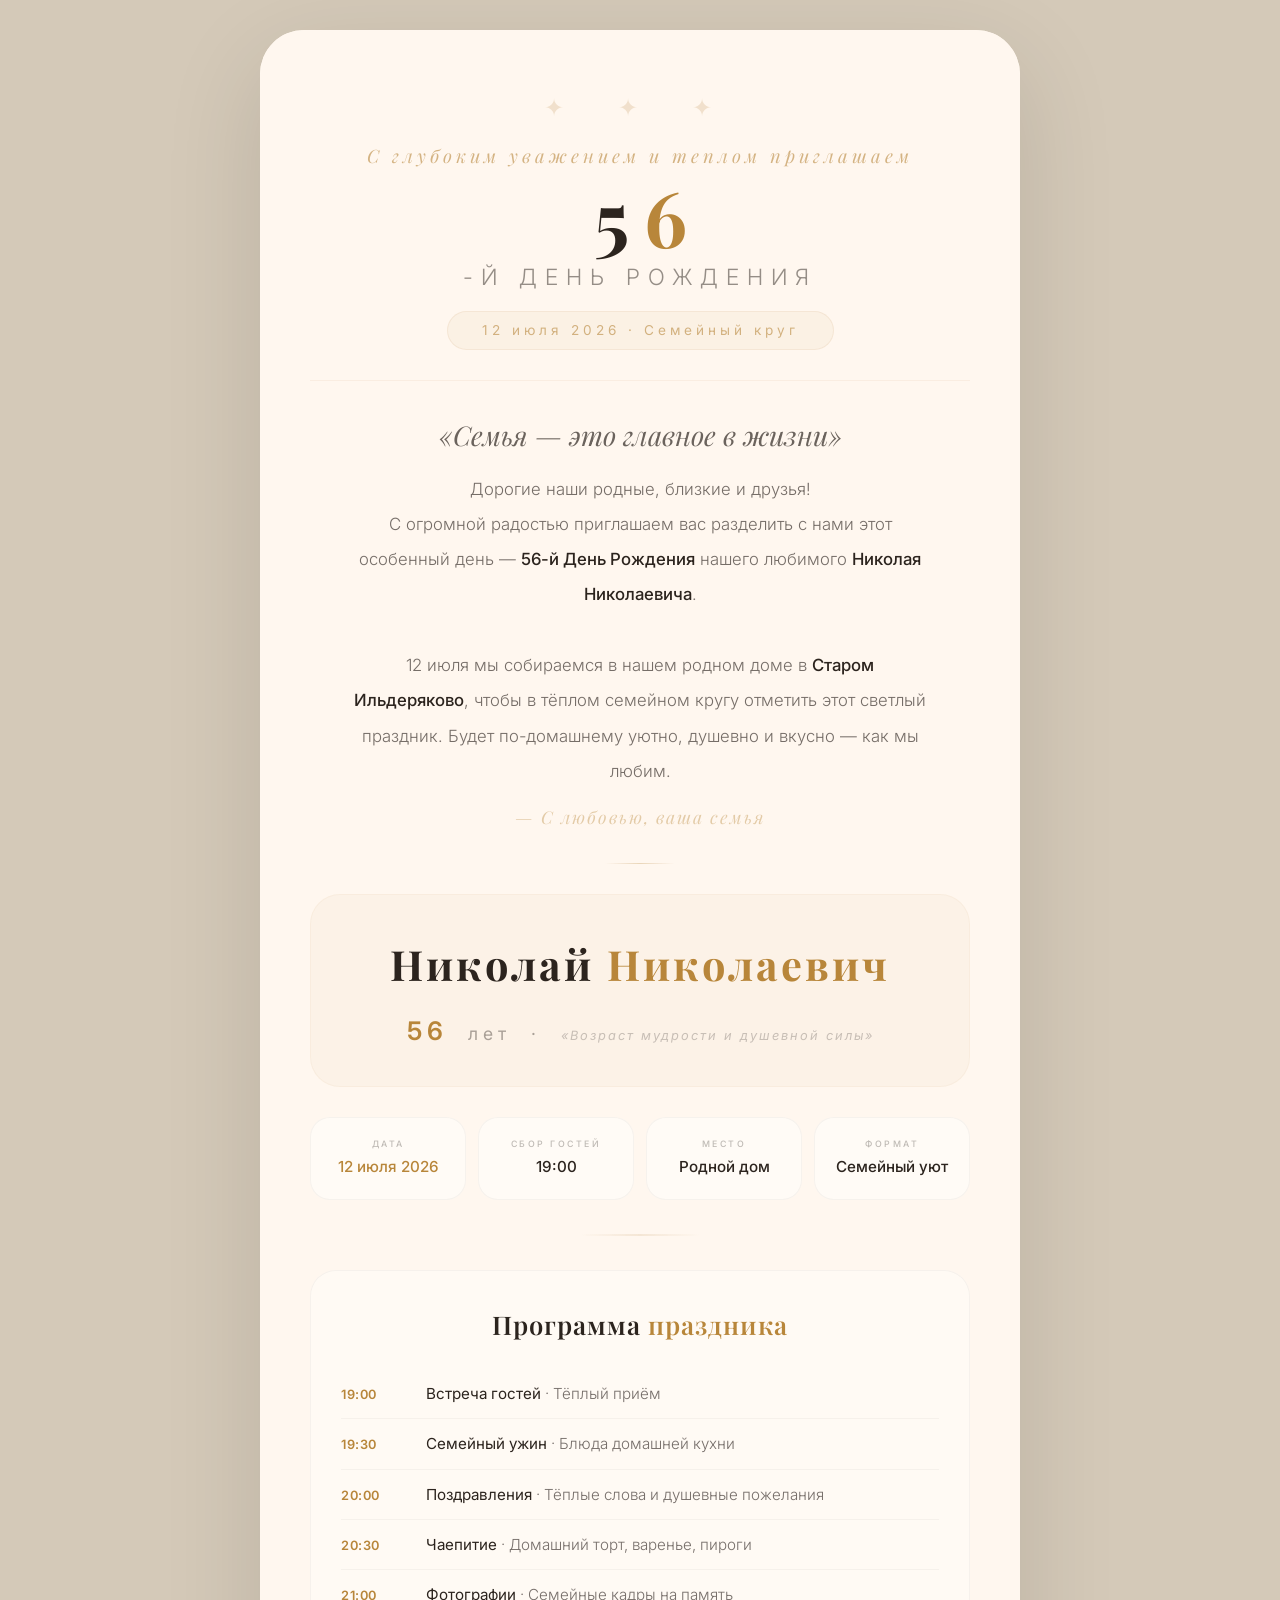
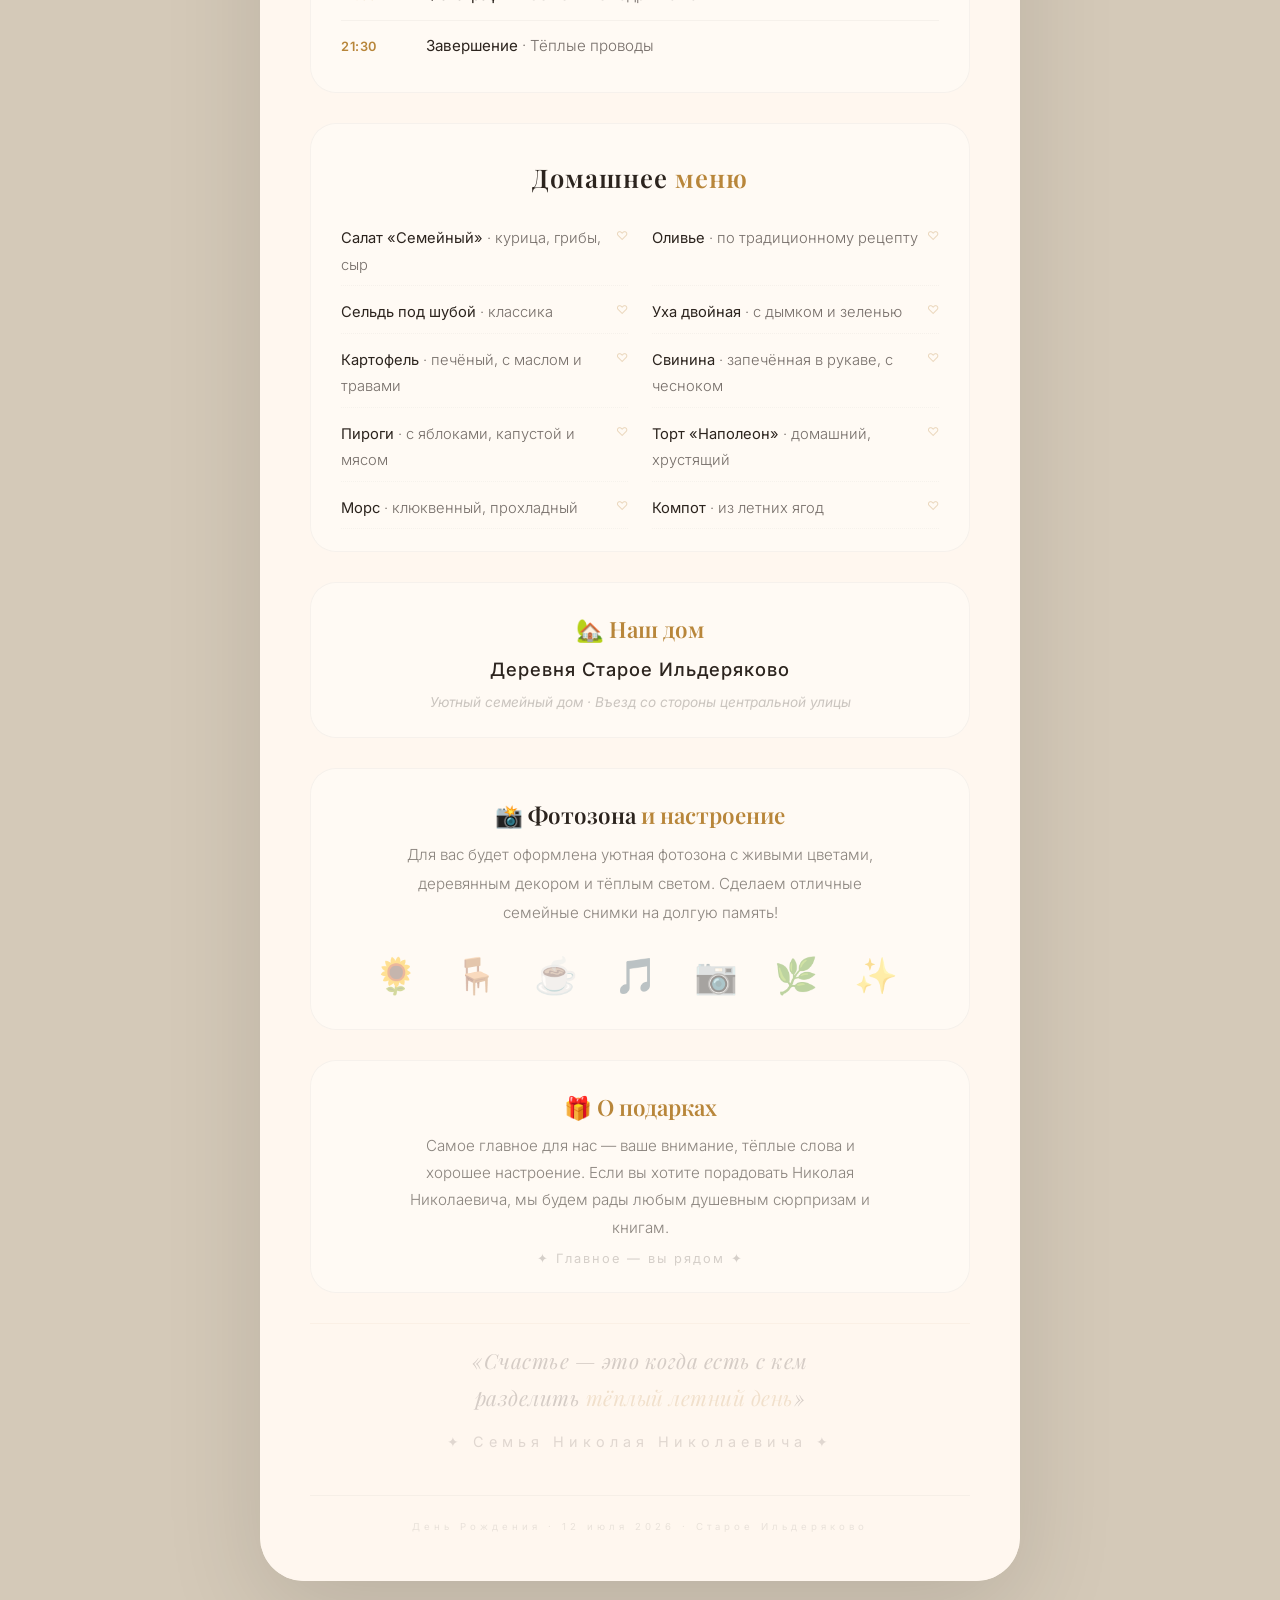
==== commit 571c1e6d: "Update index.html 1" ====
--- a/сайт/index.html
+++ b/сайт/index.html
@@ -14,8 +14,8 @@
 
         body {
             font-family: 'Inter', sans-serif;
-            background: #0d0a07;
-            color: #e8e0d8;
+            background: #d4c9b8;
+            color: #2c241e;
             line-height: 1.8;
             display: flex;
             justify-content: center;
@@ -26,53 +26,51 @@
         .container {
             max-width: 760px;
             width: 100%;
-            background: linear-gradient(180deg, #1a1510 0%, #241e17 30%, #1a1510 100%);
+            background: rgba(255, 248, 240, 0.92);
+            backdrop-filter: blur(4px);
             border-radius: 44px;
-            padding: 56px 50px 46px;
-            border: 1px solid rgba(212, 175, 55, 0.07);
-            box-shadow: 0 40px 140px rgba(0, 0, 0, 0.95);
-            position: relative;
+            padding: 0;
+            box-shadow: 0 30px 100px rgba(0, 0, 0, 0.12);
             overflow: hidden;
-        }
-
+            position: relative;
+        }
+
+        /* Фоновая картинка */
         .container::before {
             content: '';
             position: absolute;
-            top: 0;
-            left: 6%;
-            right: 6%;
-            height: 2px;
-            background: linear-gradient(90deg, transparent, #d4af37, #f5d97a, #d4af37, transparent);
-        }
-
-        .container::after {
-            content: '';
-            position: absolute;
-            top: -8%;
-            right: -25%;
-            width: 80%;
-            height: 55%;
-            background: radial-gradient(circle, rgba(212, 175, 55, 0.04), transparent 70%);
+            inset: 0;
+            background: url('https://images.unsplash.com/photo-1580587771525-78b9dba3b914?w=800&h=600&fit=crop&crop=center') center/cover no-repeat;
+            z-index: 0;
+            opacity: 0.25;
             pointer-events: none;
         }
 
-        .gold { color: #d4af37; }
-        .gold-light { color: #f5d97a; }
-        .muted { color: rgba(255, 255, 255, 0.25); }
+        .content {
+            position: relative;
+            z-index: 1;
+            padding: 56px 50px 46px;
+            background: rgba(255, 248, 240, 0.88);
+            backdrop-filter: blur(2px);
+        }
+
+        .gold { color: #b8863a; }
+        .gold-light { color: #c9973e; }
+        .muted { color: rgba(44, 36, 30, 0.5); }
         .text-center { text-align: center; }
         .relative { position: relative; z-index: 1; }
 
         .divider {
             width: 70px;
             height: 1px;
-            background: linear-gradient(90deg, transparent, rgba(212, 175, 55, 0.25), transparent);
+            background: linear-gradient(90deg, transparent, rgba(184, 134, 58, 0.3), transparent);
             margin: 30px auto;
         }
 
         .divider-thick {
             width: 120px;
             height: 2px;
-            background: linear-gradient(90deg, transparent, rgba(212, 175, 55, 0.12), transparent);
+            background: linear-gradient(90deg, transparent, rgba(184, 134, 58, 0.15), transparent);
             margin: 34px auto;
         }
 
@@ -82,14 +80,14 @@
             position: relative;
             z-index: 1;
             padding-bottom: 30px;
-            border-bottom: 1px solid rgba(212, 175, 55, 0.05);
+            border-bottom: 1px solid rgba(184, 134, 58, 0.08);
             margin-bottom: 30px;
         }
 
         .header .ornament {
             font-size: 1.5rem;
             letter-spacing: 24px;
-            color: rgba(212, 175, 55, 0.12);
+            color: rgba(184, 134, 58, 0.2);
             margin-bottom: 10px;
         }
 
@@ -97,7 +95,7 @@
             font-family: 'Playfair Display', serif;
             font-style: italic;
             font-size: 1.15rem;
-            color: rgba(212, 175, 55, 0.35);
+            color: rgba(184, 134, 58, 0.6);
             letter-spacing: 4px;
         }
 
@@ -105,18 +103,18 @@
             font-family: 'Playfair Display', serif;
             font-weight: 700;
             font-size: 4.8rem;
-            color: #fff;
+            color: #2c241e;
             line-height: 1.05;
             letter-spacing: -1px;
             margin: 4px 0 0;
         }
 
-        .header h1 span { color: #d4af37; }
+        .header h1 span { color: #b8863a; }
 
         .header .sub-title {
             font-size: 1.4rem;
             font-weight: 300;
-            color: rgba(255, 255, 255, 0.3);
+            color: rgba(44, 36, 30, 0.5);
             letter-spacing: 8px;
             text-transform: uppercase;
         }
@@ -124,12 +122,12 @@
         .header .age-badge {
             display: inline-block;
             margin-top: 14px;
-            background: rgba(212, 175, 55, 0.05);
-            border: 1px solid rgba(212, 175, 55, 0.07);
+            background: rgba(184, 134, 58, 0.06);
+            border: 1px solid rgba(184, 134, 58, 0.1);
             border-radius: 60px;
             padding: 6px 34px;
             font-size: 0.85rem;
-            color: rgba(212, 175, 55, 0.4);
+            color: rgba(184, 134, 58, 0.6);
             letter-spacing: 4px;
         }
 
@@ -145,20 +143,20 @@
             font-family: 'Playfair Display', serif;
             font-style: italic;
             font-size: 1.7rem;
-            color: rgba(255, 255, 255, 0.6);
+            color: rgba(44, 36, 30, 0.7);
         }
 
         .greeting-block p {
             font-size: 1.05rem;
             font-weight: 300;
-            color: rgba(255, 255, 255, 0.5);
+            color: rgba(44, 36, 30, 0.65);
             line-height: 2.1;
             max-width: 580px;
             margin: 12px auto 0;
         }
 
         .greeting-block p strong {
-            color: #fff;
+            color: #2c241e;
             font-weight: 500;
         }
 
@@ -167,7 +165,7 @@
             font-style: italic;
             margin-top: 12px;
             font-size: 1.1rem;
-            color: rgba(212, 175, 55, 0.25);
+            color: rgba(184, 134, 58, 0.4);
             letter-spacing: 2px;
         }
 
@@ -175,10 +173,10 @@
         .name-block {
             position: relative;
             z-index: 1;
-            background: rgba(212, 175, 55, 0.025);
+            background: rgba(184, 134, 58, 0.04);
             border-radius: 30px;
             padding: 32px 24px;
-            border: 1px solid rgba(212, 175, 55, 0.04);
+            border: 1px solid rgba(184, 134, 58, 0.06);
             margin: 18px 0 30px;
             text-align: center;
         }
@@ -187,28 +185,28 @@
             font-family: 'Playfair Display', serif;
             font-weight: 700;
             font-size: 2.6rem;
-            color: #fff;
+            color: #2c241e;
             letter-spacing: 3px;
         }
 
-        .name-block .full-name span { color: #d4af37; }
+        .name-block .full-name span { color: #b8863a; }
 
         .name-block .age-line {
             font-size: 1.1rem;
-            color: rgba(255, 255, 255, 0.25);
+            color: rgba(44, 36, 30, 0.4);
             letter-spacing: 5px;
             margin-top: 6px;
         }
 
         .name-block .age-line strong {
-            color: #f5d97a;
+            color: #b8863a;
             font-weight: 600;
             font-size: 1.6rem;
         }
 
         .name-block .age-line .note {
             font-size: 0.8rem;
-            color: rgba(255, 255, 255, 0.15);
+            color: rgba(44, 36, 30, 0.25);
             letter-spacing: 2px;
             font-style: italic;
         }
@@ -224,42 +222,42 @@
         }
 
         .detail-card {
-            background: rgba(255, 255, 255, 0.015);
+            background: rgba(255, 255, 255, 0.4);
             border-radius: 20px;
             padding: 18px 8px;
             text-align: center;
-            border: 1px solid rgba(255, 255, 255, 0.03);
+            border: 1px solid rgba(44, 36, 30, 0.04);
             transition: border-color 0.3s ease;
         }
 
         .detail-card:hover {
-            border-color: rgba(212, 175, 55, 0.1);
+            border-color: rgba(184, 134, 58, 0.15);
         }
 
         .detail-card .icon { font-size: 2rem; margin-bottom: 4px; }
         .detail-card .label {
-            font-size: 0.5rem;
+            font-size: 0.55rem;
             text-transform: uppercase;
             letter-spacing: 2.5px;
-            color: rgba(255, 255, 255, 0.15);
+            color: rgba(44, 36, 30, 0.3);
             font-weight: 500;
         }
         .detail-card .value {
             font-size: 0.95rem;
             font-weight: 500;
-            color: #fff;
+            color: #2c241e;
             margin-top: 2px;
         }
-        .detail-card .value.gold { color: #d4af37; }
+        .detail-card .value.gold { color: #b8863a; }
 
         /* ===== ПРОГРАММА ===== */
         .program-block {
             position: relative;
             z-index: 1;
-            background: rgba(255, 255, 255, 0.012);
+            background: rgba(255, 255, 255, 0.3);
             border-radius: 26px;
             padding: 30px 30px 22px;
-            border: 1px solid rgba(255, 255, 255, 0.025);
+            border: 1px solid rgba(44, 36, 30, 0.04);
             margin-bottom: 30px;
         }
 
@@ -267,19 +265,19 @@
             font-family: 'Playfair Display', serif;
             font-weight: 600;
             font-size: 1.6rem;
-            color: #fff;
+            color: #2c241e;
             text-align: center;
             margin-bottom: 22px;
             letter-spacing: 1px;
         }
 
-        .program-block h3 span { color: #d4af37; }
+        .program-block h3 span { color: #b8863a; }
 
         .program-item {
             display: flex;
             align-items: baseline;
             padding: 11px 0;
-            border-bottom: 1px solid rgba(255, 255, 255, 0.025);
+            border-bottom: 1px solid rgba(44, 36, 30, 0.04);
         }
 
         .program-item:last-child { border-bottom: none; }
@@ -287,7 +285,7 @@
         .program-item .time {
             font-size: 0.8rem;
             font-weight: 600;
-            color: #d4af37;
+            color: #b8863a;
             width: 85px;
             flex-shrink: 0;
             letter-spacing: 0.5px;
@@ -296,19 +294,19 @@
         .program-item .desc {
             font-size: 0.95rem;
             font-weight: 300;
-            color: rgba(255, 255, 255, 0.55);
-        }
-
-        .program-item .desc strong { color: #fff; font-weight: 400; }
+            color: rgba(44, 36, 30, 0.65);
+        }
+
+        .program-item .desc strong { color: #2c241e; font-weight: 400; }
 
         /* ===== МЕНЮ ===== */
         .menu-block {
             position: relative;
             z-index: 1;
-            background: rgba(255, 255, 255, 0.012);
+            background: rgba(255, 255, 255, 0.3);
             border-radius: 26px;
             padding: 30px 30px 22px;
-            border: 1px solid rgba(255, 255, 255, 0.025);
+            border: 1px solid rgba(44, 36, 30, 0.04);
             margin-bottom: 30px;
         }
 
@@ -316,13 +314,13 @@
             font-family: 'Playfair Display', serif;
             font-weight: 600;
             font-size: 1.6rem;
-            color: #fff;
+            color: #2c241e;
             text-align: center;
             margin-bottom: 18px;
             letter-spacing: 1px;
         }
 
-        .menu-block h3 span { color: #d4af37; }
+        .menu-block h3 span { color: #b8863a; }
 
         .menu-grid {
             display: grid;
@@ -334,22 +332,22 @@
             display: flex;
             justify-content: space-between;
             padding: 7px 0;
-            border-bottom: 1px dotted rgba(255, 255, 255, 0.025);
+            border-bottom: 1px dotted rgba(44, 36, 30, 0.04);
             font-size: 0.92rem;
         }
 
-        .menu-item .dish { color: rgba(255, 255, 255, 0.55); font-weight: 300; }
-        .menu-item .dish strong { color: #fff; font-weight: 400; }
-        .menu-item .note { color: rgba(212, 175, 55, 0.2); font-size: 0.75rem; }
+        .menu-item .dish { color: rgba(44, 36, 30, 0.65); font-weight: 300; }
+        .menu-item .dish strong { color: #2c241e; font-weight: 400; }
+        .menu-item .note { color: rgba(184, 134, 58, 0.3); font-size: 0.75rem; }
 
         /* ===== ЛОКАЦИЯ ===== */
         .location-block {
             position: relative;
             z-index: 1;
-            background: rgba(255, 255, 255, 0.012);
+            background: rgba(255, 255, 255, 0.3);
             border-radius: 26px;
             padding: 26px 30px 22px;
-            border: 1px solid rgba(255, 255, 255, 0.025);
+            border: 1px solid rgba(44, 36, 30, 0.04);
             margin-bottom: 30px;
             text-align: center;
         }
@@ -358,27 +356,27 @@
             font-family: 'Playfair Display', serif;
             font-weight: 600;
             font-size: 1.4rem;
-            color: #fff;
+            color: #2c241e;
             margin-bottom: 4px;
         }
 
-        .location-block h3 span { color: #d4af37; }
+        .location-block h3 span { color: #b8863a; }
 
         .location-block .address {
             font-size: 1.15rem;
-            color: rgba(255, 255, 255, 0.45);
+            color: rgba(44, 36, 30, 0.55);
             font-weight: 300;
             letter-spacing: 1px;
         }
 
         .location-block .address strong {
-            color: #fff;
+            color: #2c241e;
             font-weight: 500;
         }
 
         .location-block .address-sub {
             font-size: 0.85rem;
-            color: rgba(255, 255, 255, 0.15);
+            color: rgba(44, 36, 30, 0.25);
             margin-top: 4px;
             font-style: italic;
         }
@@ -387,10 +385,10 @@
         .atmosphere-block {
             position: relative;
             z-index: 1;
-            background: rgba(255, 255, 255, 0.012);
+            background: rgba(255, 255, 255, 0.3);
             border-radius: 26px;
             padding: 26px 30px 22px;
-            border: 1px solid rgba(255, 255, 255, 0.025);
+            border: 1px solid rgba(44, 36, 30, 0.04);
             margin-bottom: 30px;
             text-align: center;
         }
@@ -399,16 +397,16 @@
             font-family: 'Playfair Display', serif;
             font-weight: 600;
             font-size: 1.4rem;
-            color: #fff;
+            color: #2c241e;
             margin-bottom: 4px;
         }
 
-        .atmosphere-block h3 span { color: #d4af37; }
+        .atmosphere-block h3 span { color: #b8863a; }
 
         .atmosphere-block p {
             font-size: 0.95rem;
             font-weight: 300;
-            color: rgba(255, 255, 255, 0.4);
+            color: rgba(44, 36, 30, 0.55);
             max-width: 520px;
             margin: 6px auto 0;
             line-height: 1.9;
@@ -424,20 +422,20 @@
         }
 
         .atmosphere-icons span {
-            opacity: 0.25;
+            opacity: 0.4;
             transition: opacity 0.3s ease;
         }
 
-        .atmosphere-icons span:hover { opacity: 0.7; }
+        .atmosphere-icons span:hover { opacity: 0.8; }
 
         /* ===== ПОДАРКИ ===== */
         .gift-block {
             position: relative;
             z-index: 1;
-            background: rgba(255, 255, 255, 0.012);
+            background: rgba(255, 255, 255, 0.3);
             border-radius: 26px;
             padding: 26px 30px 22px;
-            border: 1px solid rgba(255, 255, 255, 0.025);
+            border: 1px solid rgba(44, 36, 30, 0.04);
             margin-bottom: 30px;
             text-align: center;
         }
@@ -446,16 +444,16 @@
             font-family: 'Playfair Display', serif;
             font-weight: 600;
             font-size: 1.4rem;
-            color: #fff;
+            color: #2c241e;
             margin-bottom: 4px;
         }
 
-        .gift-block h3 span { color: #d4af37; }
+        .gift-block h3 span { color: #b8863a; }
 
         .gift-block p {
             font-size: 0.95rem;
             font-weight: 300;
-            color: rgba(255, 255, 255, 0.4);
+            color: rgba(44, 36, 30, 0.55);
             max-width: 480px;
             margin: 4px auto 0;
             line-height: 1.8;
@@ -463,7 +461,7 @@
 
         .gift-block .gift-hint {
             font-size: 0.8rem;
-            color: rgba(255, 255, 255, 0.12);
+            color: rgba(44, 36, 30, 0.2);
             margin-top: 6px;
             letter-spacing: 2px;
         }
@@ -474,7 +472,7 @@
             z-index: 1;
             text-align: center;
             padding: 18px 0 10px;
-            border-top: 1px solid rgba(212, 175, 55, 0.04);
+            border-top: 1px solid rgba(184, 134, 58, 0.06);
             margin-top: 6px;
         }
 
@@ -482,17 +480,17 @@
             font-family: 'Playfair Display', serif;
             font-style: italic;
             font-size: 1.3rem;
-            color: rgba(255, 255, 255, 0.12);
+            color: rgba(44, 36, 30, 0.2);
             line-height: 1.8;
             letter-spacing: 0.5px;
         }
 
-        .wishes-block .quote span { color: rgba(212, 175, 55, 0.15); }
+        .wishes-block .quote span { color: rgba(184, 134, 58, 0.2); }
 
         .wishes-block .family-sign {
             margin-top: 12px;
             font-size: 0.9rem;
-            color: rgba(255, 255, 255, 0.1);
+            color: rgba(44, 36, 30, 0.15);
             letter-spacing: 5px;
         }
 
@@ -503,18 +501,18 @@
             text-align: center;
             margin-top: 30px;
             padding-top: 22px;
-            border-top: 1px solid rgba(255, 255, 255, 0.015);
+            border-top: 1px solid rgba(44, 36, 30, 0.04);
         }
 
         .footer .copy {
             font-size: 0.6rem;
-            color: rgba(255, 255, 255, 0.025);
+            color: rgba(44, 36, 30, 0.1);
             letter-spacing: 4px;
         }
 
         /* ===== АДАПТИВ ===== */
         @media (max-width: 640px) {
-            .container {
+            .content {
                 padding: 28px 18px 24px;
                 border-radius: 28px;
             }
@@ -556,201 +554,203 @@
 <body>
 
     <div class="container">
-
-        <!-- ========== ШАПКА ========== -->
-        <div class="header">
-            <div class="ornament">✦ ✦ ✦</div>
-            <div class="pre-title">С глубоким уважением и теплом приглашаем</div>
-            <h1>5 <span>6</span></h1>
-            <div class="sub-title">-й День Рождения</div>
-            <div class="age-badge">12 июля 2026 · Семейный круг</div>
+        <div class="content">
+
+            <!-- ========== ШАПКА ========== -->
+            <div class="header">
+                <div class="ornament">✦ ✦ ✦</div>
+                <div class="pre-title">С глубоким уважением и теплом приглашаем</div>
+                <h1>5 <span>6</span></h1>
+                <div class="sub-title">-й День Рождения</div>
+                <div class="age-badge">12 июля 2026 · Семейный круг</div>
+            </div>
+
+            <!-- ========== ПРИВЕТСТВИЕ ========== -->
+            <div class="greeting-block relative">
+                <div class="salute">«Семья — это главное в жизни»</div>
+                <p>
+                    Дорогие наши родные, близкие и друзья!<br />
+                    С огромной радостью приглашаем вас разделить с нами этот особенный день —
+                    <strong>56-й День Рождения</strong> нашего любимого <strong>Николая Николаевича</strong>.
+                    <br /><br />
+                    12 июля мы собираемся в нашем родном доме в <strong>Старом Ильдеряково</strong>,
+                    чтобы в тёплом семейном кругу отметить этот светлый праздник.
+                    Будет по-домашнему уютно, душевно и вкусно — как мы любим.
+                </p>
+                <div class="signature">— С любовью, ваша семья</div>
+            </div>
+
+            <div class="divider"></div>
+
+            <!-- ========== ИМЯ + ВОЗРАСТ ========== -->
+            <div class="name-block relative">
+                <div class="full-name">Николай <span>Николаевич</span></div>
+                <div class="age-line">
+                    <strong>56</strong> &nbsp;лет &nbsp;·&nbsp; <span class="note">«Возраст мудрости и душевной силы»</span>
+                </div>
+            </div>
+
+            <!-- ========== ДЕТАЛИ ========== -->
+            <div class="details-grid">
+                <div class="detail-card">
+                    <div class="label">Дата</div>
+                    <div class="value gold">12 июля 2026</div>
+                </div>
+                <div class="detail-card">
+                    <div class="label">Сбор гостей</div>
+                    <div class="value">19:00</div>
+                </div>
+                <div class="detail-card">
+                    <div class="label">Место</div>
+                    <div class="value">Родной дом</div>
+                </div>
+                <div class="detail-card">
+                    <div class="label">Формат</div>
+                    <div class="value">Семейный уют</div>
+                </div>
+            </div>
+
+            <div class="divider-thick"></div>
+
+            <!-- ========== ПРОГРАММА ========== -->
+            <div class="program-block relative">
+                <h3>Программа <span>праздника</span></h3>
+
+                <div class="program-item">
+                    <span class="time">19:00</span>
+                    <span class="desc"><strong>Встреча гостей</strong> · Тёплый приём</span>
+                </div>
+                <div class="program-item">
+                    <span class="time">19:30</span>
+                    <span class="desc"><strong>Семейный ужин</strong> · Блюда домашней кухни</span>
+                </div>
+                <div class="program-item">
+                    <span class="time">20:00</span>
+                    <span class="desc"><strong>Поздравления</strong> · Тёплые слова и душевные пожелания</span>
+                </div>
+                <div class="program-item">
+                    <span class="time">20:30</span>
+                    <span class="desc"><strong>Чаепитие</strong> · Домашний торт, варенье, пироги</span>
+                </div>
+                <div class="program-item">
+                    <span class="time">21:00</span>
+                    <span class="desc"><strong>Фотографии</strong> · Семейные кадры на память</span>
+                </div>
+                <div class="program-item">
+                    <span class="time">21:30</span>
+                    <span class="desc"><strong>Завершение</strong> · Тёплые проводы</span>
+                </div>
+            </div>
+
+            <!-- ========== МЕНЮ ========== -->
+            <div class="menu-block relative">
+                <h3>Домашнее <span>меню</span></h3>
+                <div class="menu-grid">
+                    <div class="menu-item">
+                        <span class="dish"><strong>Салат «Семейный»</strong> · курица, грибы, сыр</span>
+                        <span class="note">♡</span>
+                    </div>
+                    <div class="menu-item">
+                        <span class="dish"><strong>Оливье</strong> · по традиционному рецепту</span>
+                        <span class="note">♡</span>
+                    </div>
+                    <div class="menu-item">
+                        <span class="dish"><strong>Сельдь под шубой</strong> · классика</span>
+                        <span class="note">♡</span>
+                    </div>
+                    <div class="menu-item">
+                        <span class="dish"><strong>Уха двойная</strong> · с дымком и зеленью</span>
+                        <span class="note">♡</span>
+                    </div>
+                    <div class="menu-item">
+                        <span class="dish"><strong>Картофель</strong> · печёный, с маслом и травами</span>
+                        <span class="note">♡</span>
+                    </div>
+                    <div class="menu-item">
+                        <span class="dish"><strong>Свинина</strong> · запечённая в рукаве, с чесноком</span>
+                        <span class="note">♡</span>
+                    </div>
+                    <div class="menu-item">
+                        <span class="dish"><strong>Пироги</strong> · с яблоками, капустой и мясом</span>
+                        <span class="note">♡</span>
+                    </div>
+                    <div class="menu-item">
+                        <span class="dish"><strong>Торт «Наполеон»</strong> · домашний, хрустящий</span>
+                        <span class="note">♡</span>
+                    </div>
+                    <div class="menu-item">
+                        <span class="dish"><strong>Морс</strong> · клюквенный, прохладный</span>
+                        <span class="note">♡</span>
+                    </div>
+                    <div class="menu-item">
+                        <span class="dish"><strong>Компот</strong> · из летних ягод</span>
+                        <span class="note">♡</span>
+                    </div>
+                </div>
+            </div>
+
+            <!-- ========== ЛОКАЦИЯ ========== -->
+            <div class="location-block relative">
+                <h3>🏡 <span>Наш дом</span></h3>
+                <div class="address">
+                    <strong>Деревня Старое Ильдеряково</strong>
+                </div>
+                <div class="address-sub">
+                    Уютный семейный дом · Въезд со стороны центральной улицы
+                </div>
+            </div>
+
+            <!-- ========== ФОТОЗОНА ========== -->
+            <div class="atmosphere-block relative">
+                <h3>📸 Фотозона <span>и настроение</span></h3>
+                <p>
+                    Для вас будет оформлена уютная фотозона с живыми цветами,
+                    деревянным декором и тёплым светом. Сделаем отличные семейные
+                    снимки на долгую память!
+                </p>
+                <div class="atmosphere-icons">
+                    <span>🌻</span>
+                    <span>🪑</span>
+                    <span>☕</span>
+                    <span>🎵</span>
+                    <span>📷</span>
+                    <span>🌿</span>
+                    <span>✨</span>
+                </div>
+            </div>
+
+            <!-- ========== ПОДАРКИ ========== -->
+            <div class="gift-block relative">
+                <h3>🎁 <span>О подарках</span></h3>
+                <p>
+                    Самое главное для нас — ваше внимание, тёплые слова и хорошее настроение.
+                    Если вы хотите порадовать Николая Николаевича, мы будем рады любым
+                    душевным сюрпризам и книгам.
+                </p>
+                <div class="gift-hint">
+                    ✦ Главное — вы рядом ✦
+                </div>
+            </div>
+
+            <!-- ========== ЦИТАТА ========== -->
+            <div class="wishes-block relative">
+                <div class="quote">
+                    «Счастье — это когда есть с кем<br />
+                    разделить <span>тёплый летний день</span>»
+                </div>
+                <div class="family-sign">
+                    ✦ Семья Николая Николаевича ✦
+                </div>
+            </div>
+
+            <!-- ========== ФУТЕР ========== -->
+            <div class="footer">
+                <div class="copy">
+                    День Рождения · 12 июля 2026 · Старое Ильдеряково
+                </div>
+            </div>
+
         </div>
-
-        <!-- ========== ПРИВЕТСТВИЕ ========== -->
-        <div class="greeting-block relative">
-            <div class="salute">«Семья — это главное в жизни»</div>
-            <p>
-                Дорогие наши родные, близкие и друзья!<br />
-                С огромной радостью приглашаем вас разделить с нами этот особенный день —
-                <strong>56-й День Рождения</strong> нашего любимого <strong>Николая Николаевича</strong>.
-                <br /><br />
-                12 июля мы собираемся в нашем родном доме в <strong>Старом Ильдеряково</strong>,
-                чтобы в тёплом семейном кругу отметить этот светлый праздник.
-                Будет по-домашнему уютно, душевно и вкусно — как мы любим.
-            </p>
-            <div class="signature">— С любовью, ваша семья</div>
-        </div>
-
-        <div class="divider"></div>
-
-        <!-- ========== ИМЯ + ВОЗРАСТ ========== -->
-        <div class="name-block relative">
-            <div class="full-name">Николай <span>Николаевич</span></div>
-            <div class="age-line">
-                <strong>56</strong> &nbsp;лет &nbsp;·&nbsp; <span class="note">«Возраст мудрости и душевной силы»</span>
-            </div>
-        </div>
-
-        <!-- ========== ДЕТАЛИ ========== -->
-        <div class="details-grid">
-            <div class="detail-card">
-                <div class="label">Дата</div>
-                <div class="value gold">12 июля 2026</div>
-            </div>
-            <div class="detail-card">
-                <div class="label">Сбор гостей</div>
-                <div class="value">19:00</div>
-            </div>
-            <div class="detail-card">
-                <div class="label">Место</div>
-                <div class="value">Родной дом</div>
-            </div>
-            <div class="detail-card">
-                <div class="label">Формат</div>
-                <div class="value">Семейный уют</div>
-            </div>
-        </div>
-
-        <div class="divider-thick"></div>
-
-        <!-- ========== ПРОГРАММА ========== -->
-        <div class="program-block relative">
-            <h3>Программа <span>праздника</span></h3>
-
-            <div class="program-item">
-                <span class="time">19:00</span>
-                <span class="desc"><strong>Встреча гостей</strong> · Тёплый приём</span>
-            </div>
-            <div class="program-item">
-                <span class="time">19:30</span>
-                <span class="desc"><strong>Семейный обед</strong> · Блюда домашней кухни, приготовленные с душой</span>
-            </div>
-            <div class="program-item">
-                <span class="time">19:30</span>
-                <span class="desc"><strong>Поздравления и тосты</strong> · Тёплые слова, воспоминания, душевные пожелания</span>
-            </div>
-            <div class="program-item">
-                <span class="time">20:30</span>
-                <span class="desc"><strong>Чаепитие</strong> · Домашний торт, варенье, пироги и долгие разговоры</span>
-            </div>
-            <div class="program-item">
-                <span class="time">20:30</span>
-                <span class="desc"><strong>Семейные фотографии</strong> · Кадры на память у фотозоны</span>
-            </div>
-            <div class="program-item">
-                <span class="time">21:00</span>
-                <span class="desc"><strong>Завершение вечера</strong> · Тёплые проводы, планы на новые встречи</span>
-            </div>
-        </div>
-
-        <!-- ========== МЕНЮ ========== -->
-        <div class="menu-block relative">
-            <h3>Домашнее <span>меню</span></h3>
-            <div class="menu-grid">
-                <div class="menu-item">
-                    <span class="dish"><strong>Салат «Семейный»</strong> · курица, грибы, сыр</span>
-                    <span class="note">♡</span>
-                </div>
-                <div class="menu-item">
-                    <span class="dish"><strong>Оливье</strong> · по традиционному рецепту</span>
-                    <span class="note">♡</span>
-                </div>
-                <div class="menu-item">
-                    <span class="dish"><strong>Сельдь под шубой</strong> · классика</span>
-                    <span class="note">♡</span>
-                </div>
-                <div class="menu-item">
-                    <span class="dish"><strong>Уха двойная</strong> · с дымком и зеленью</span>
-                    <span class="note">♡</span>
-                </div>
-                <div class="menu-item">
-                    <span class="dish"><strong>Картофель</strong> · печёный, с маслом и травами</span>
-                    <span class="note">♡</span>
-                </div>
-                <div class="menu-item">
-                    <span class="dish"><strong>Свинина</strong> · запечённая в рукаве, с чесноком</span>
-                    <span class="note">♡</span>
-                </div>
-                <div class="menu-item">
-                    <span class="dish"><strong>Пироги</strong> · с яблоками, капустой и мясом</span>
-                    <span class="note">♡</span>
-                </div>
-                <div class="menu-item">
-                    <span class="dish"><strong>Торт «Наполеон»</strong> · домашний, хрустящий</span>
-                    <span class="note">♡</span>
-                </div>
-                <div class="menu-item">
-                    <span class="dish"><strong>Морс</strong> · клюквенный, прохладный</span>
-                    <span class="note">♡</span>
-                </div>
-                <div class="menu-item">
-                    <span class="dish"><strong>Компот</strong> · из летних ягод</span>
-                    <span class="note">♡</span>
-                </div>
-            </div>
-        </div>
-
-        <!-- ========== ЛОКАЦИЯ ========== -->
-        <div class="location-block relative">
-            <h3>🏡 <span>Наш дом</span></h3>
-            <div class="address">
-                <strong>Деревня Старое Ильдеряково</strong>
-            </div>
-            <div class="address-sub">
-                Уютный семейный дом · Въезд со стороны центральной улицы
-            </div>
-        </div>
-
-        <!-- ========== ФОТОЗОНА ========== -->
-        <div class="atmosphere-block relative">
-            <h3>📸 Фотозона <span>и настроение</span></h3>
-            <p>
-                Для вас будет оформлена уютная фотозона с живыми цветами,
-                деревянным декором и тёплым светом. Сделаем отличные семейные
-                снимки на долгую память!
-            </p>
-            <div class="atmosphere-icons">
-                <span>🌻</span>
-                <span>🪑</span>
-                <span>☕</span>
-                <span>🎵</span>
-                <span>📷</span>
-                <span>🌿</span>
-                <span>✨</span>
-            </div>
-        </div>
-
-        <!-- ========== ПОДАРКИ ========== -->
-        <div class="gift-block relative">
-            <h3>🎁 <span>О подарках</span></h3>
-            <p>
-                Самое главное для нас — ваше внимание, тёплые слова и хорошее настроение.
-                Если вы хотите порадовать Николая Николаевича, мы будем рады любым
-                душевным сюрпризам и книгам.
-            </p>
-            <div class="gift-hint">
-                ✦ Главное — вы рядом ✦
-            </div>
-        </div>
-
-        <!-- ========== ЦИТАТА ========== -->
-        <div class="wishes-block relative">
-            <div class="quote">
-                «Счастье — это когда есть с кем<br />
-                разделить <span>тёплый летний день</span>»
-            </div>
-            <div class="family-sign">
-                ✦ Семья Николая Николаевича ✦
-            </div>
-        </div>
-
-        <!-- ========== ФУТЕР ========== -->
-        <div class="footer">
-            <div class="copy">
-                День Рождения · 12 июля 2026 · Старое Ильдеряково
-            </div>
-        </div>
-
     </div>
 
 </body>
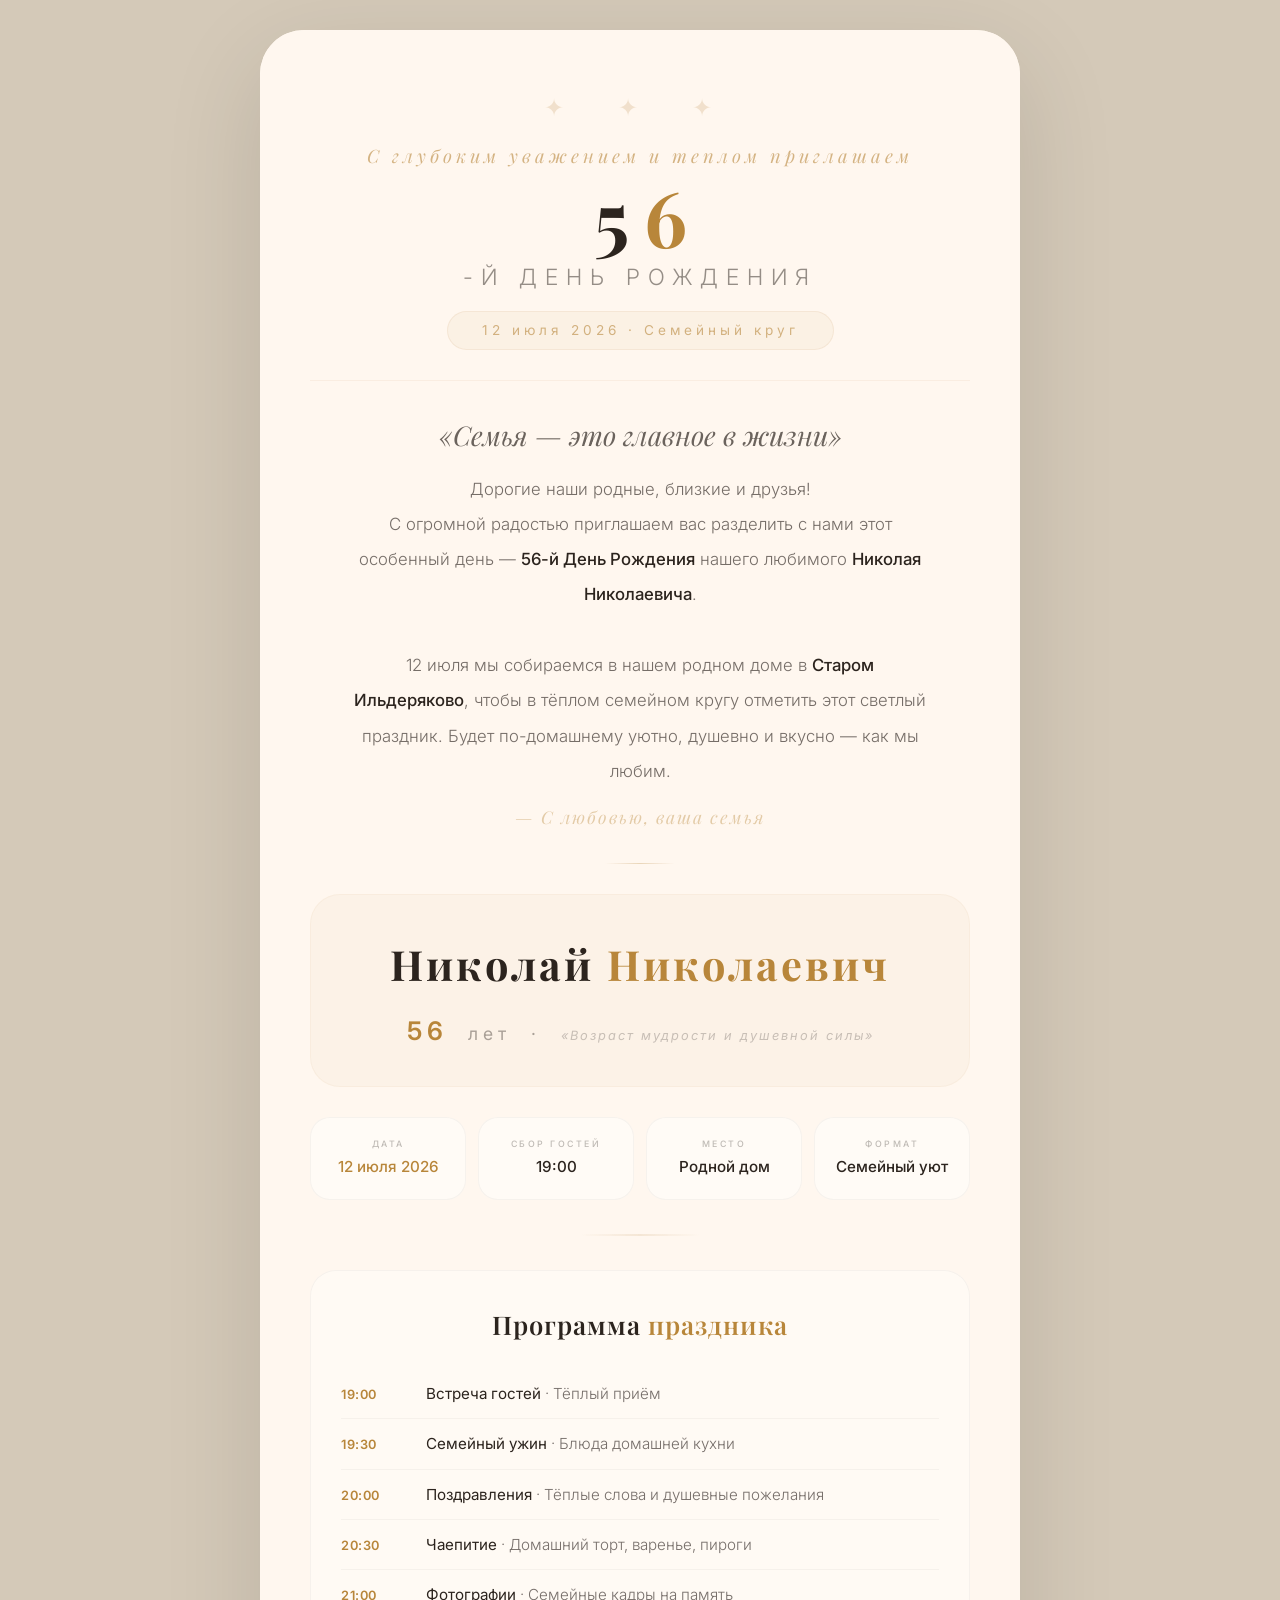
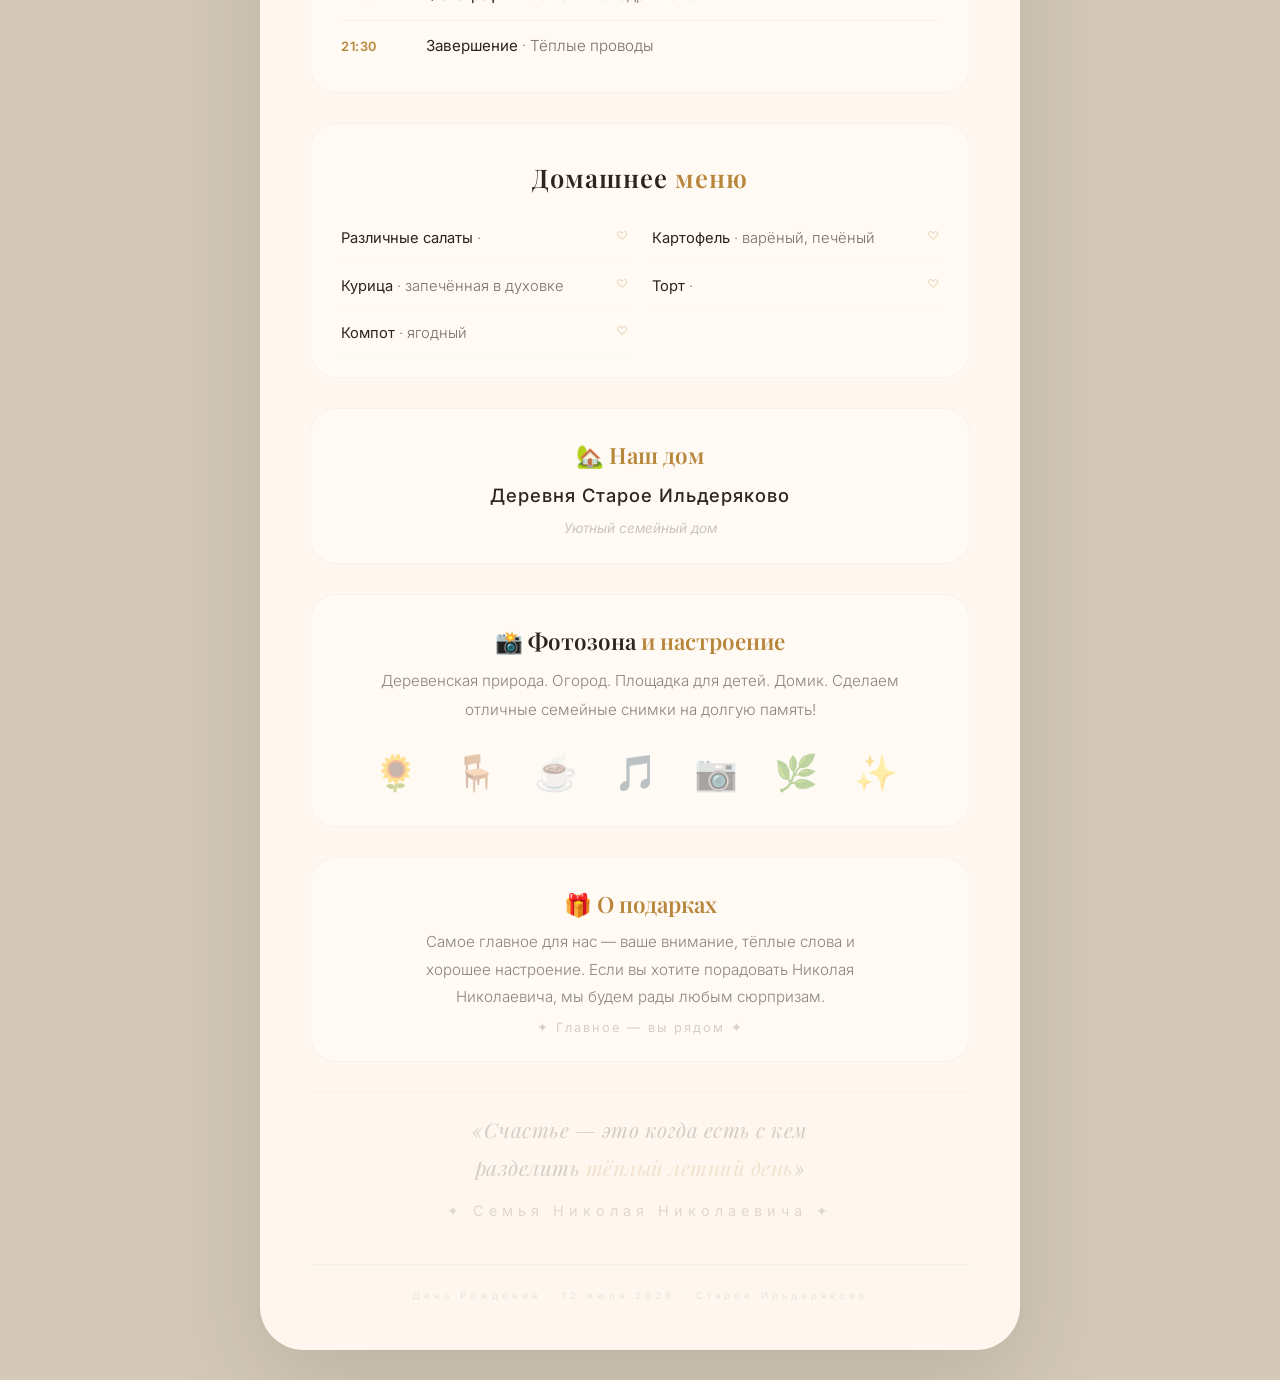
==== commit e3de6e11: "Update index.html" ====
--- a/сайт/index.html
+++ b/сайт/index.html
@@ -647,43 +647,26 @@
                 <h3>Домашнее <span>меню</span></h3>
                 <div class="menu-grid">
                     <div class="menu-item">
-                        <span class="dish"><strong>Салат «Семейный»</strong> · курица, грибы, сыр</span>
+                        <span class="dish"><strong>Различные салаты</strong> · </span>
+                        <span class="note">♡</span>
+                    </div>
+
+                    <div class="menu-item">
+                        <span class="dish"><strong>Картофель</strong> · варёный, печёный</span>
                         <span class="note">♡</span>
                     </div>
                     <div class="menu-item">
-                        <span class="dish"><strong>Оливье</strong> · по традиционному рецепту</span>
+                        <span class="dish"><strong>Курица</strong> · запечённая в духовке</span>
                         <span class="note">♡</span>
                     </div>
+
                     <div class="menu-item">
-                        <span class="dish"><strong>Сельдь под шубой</strong> · классика</span>
+                        <span class="dish"><strong>Торт </strong> · </span>
                         <span class="note">♡</span>
                     </div>
+
                     <div class="menu-item">
-                        <span class="dish"><strong>Уха двойная</strong> · с дымком и зеленью</span>
-                        <span class="note">♡</span>
-                    </div>
-                    <div class="menu-item">
-                        <span class="dish"><strong>Картофель</strong> · печёный, с маслом и травами</span>
-                        <span class="note">♡</span>
-                    </div>
-                    <div class="menu-item">
-                        <span class="dish"><strong>Свинина</strong> · запечённая в рукаве, с чесноком</span>
-                        <span class="note">♡</span>
-                    </div>
-                    <div class="menu-item">
-                        <span class="dish"><strong>Пироги</strong> · с яблоками, капустой и мясом</span>
-                        <span class="note">♡</span>
-                    </div>
-                    <div class="menu-item">
-                        <span class="dish"><strong>Торт «Наполеон»</strong> · домашний, хрустящий</span>
-                        <span class="note">♡</span>
-                    </div>
-                    <div class="menu-item">
-                        <span class="dish"><strong>Морс</strong> · клюквенный, прохладный</span>
-                        <span class="note">♡</span>
-                    </div>
-                    <div class="menu-item">
-                        <span class="dish"><strong>Компот</strong> · из летних ягод</span>
+                        <span class="dish"><strong>Компот</strong> · ягодный</span>
                         <span class="note">♡</span>
                     </div>
                 </div>
@@ -696,7 +679,7 @@
                     <strong>Деревня Старое Ильдеряково</strong>
                 </div>
                 <div class="address-sub">
-                    Уютный семейный дом · Въезд со стороны центральной улицы
+                    Уютный семейный дом 
                 </div>
             </div>
 
@@ -704,8 +687,7 @@
             <div class="atmosphere-block relative">
                 <h3>📸 Фотозона <span>и настроение</span></h3>
                 <p>
-                    Для вас будет оформлена уютная фотозона с живыми цветами,
-                    деревянным декором и тёплым светом. Сделаем отличные семейные
+                    Деревенская природа. Огород. Площадка для детей. Домик. Сделаем отличные семейные
                     снимки на долгую память!
                 </p>
                 <div class="atmosphere-icons">
@@ -725,7 +707,7 @@
                 <p>
                     Самое главное для нас — ваше внимание, тёплые слова и хорошее настроение.
                     Если вы хотите порадовать Николая Николаевича, мы будем рады любым
-                    душевным сюрпризам и книгам.
+                     сюрпризам.
                 </p>
                 <div class="gift-hint">
                     ✦ Главное — вы рядом ✦
